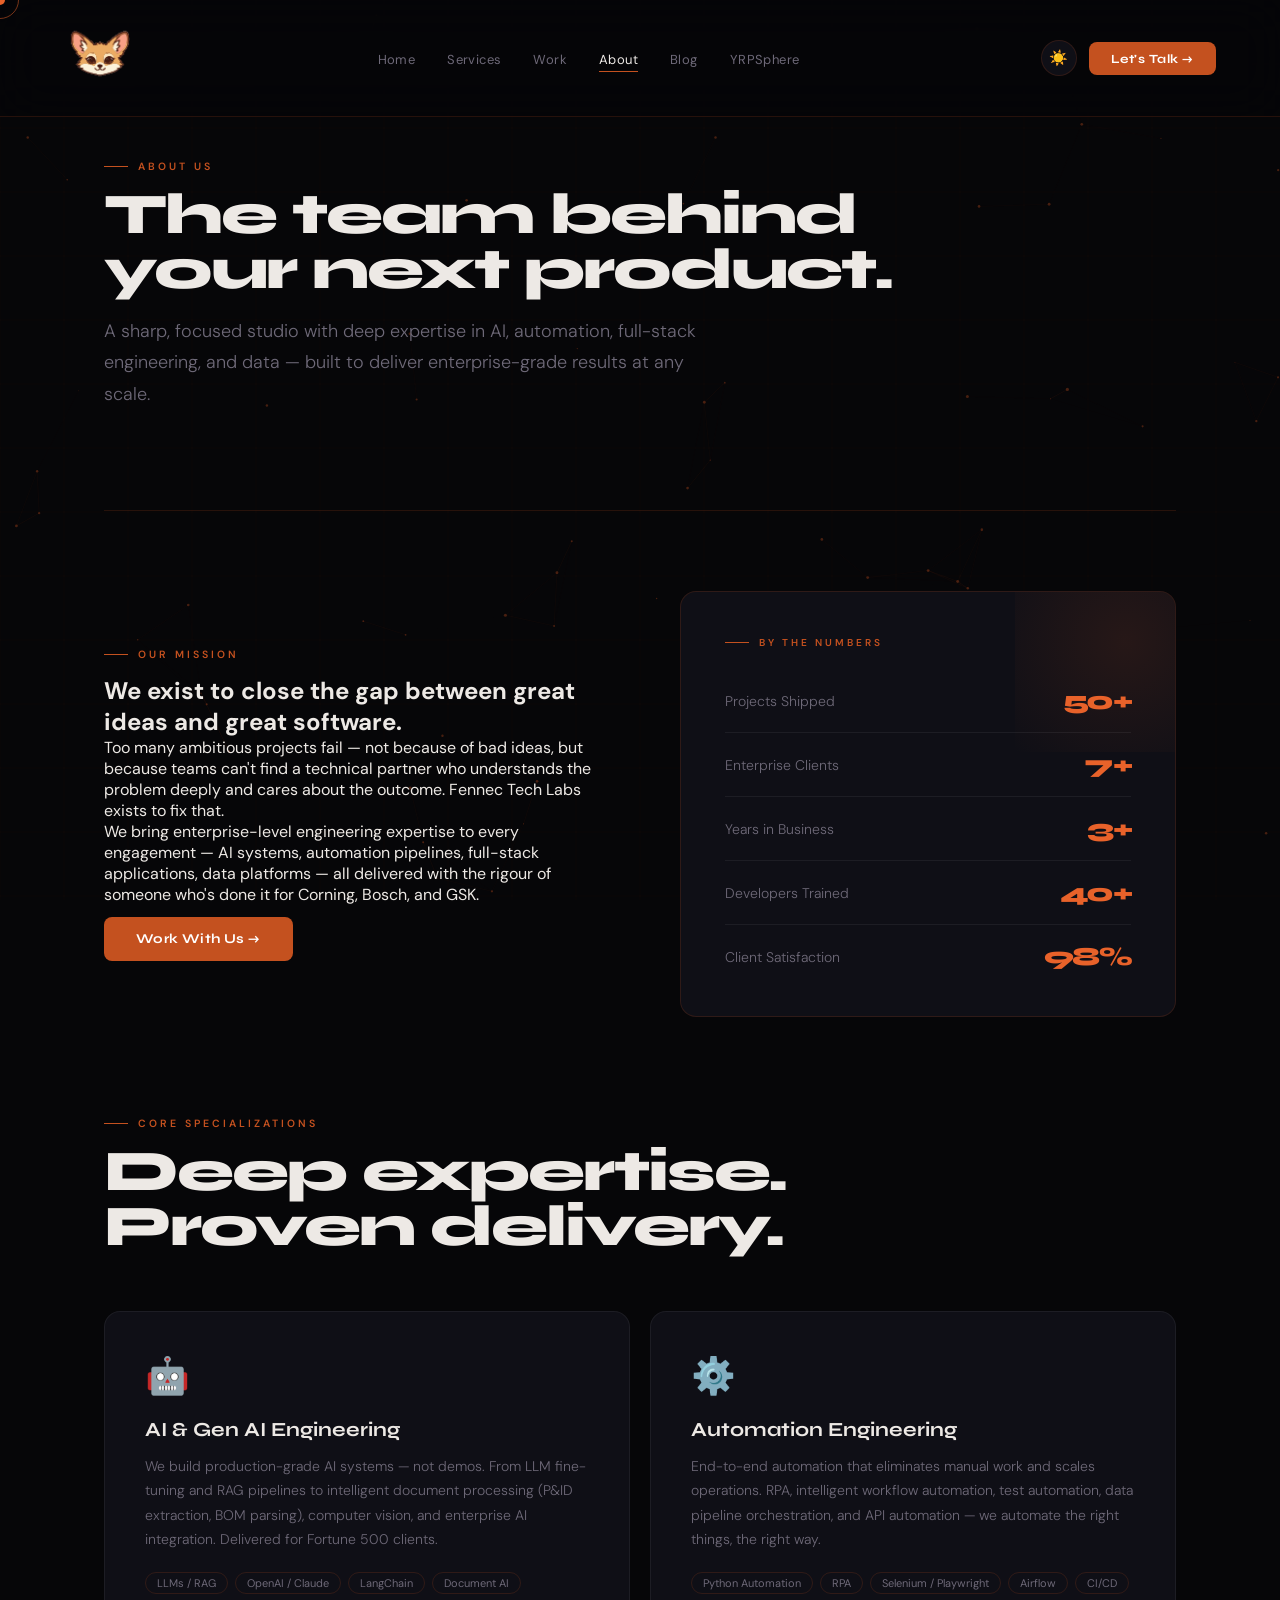
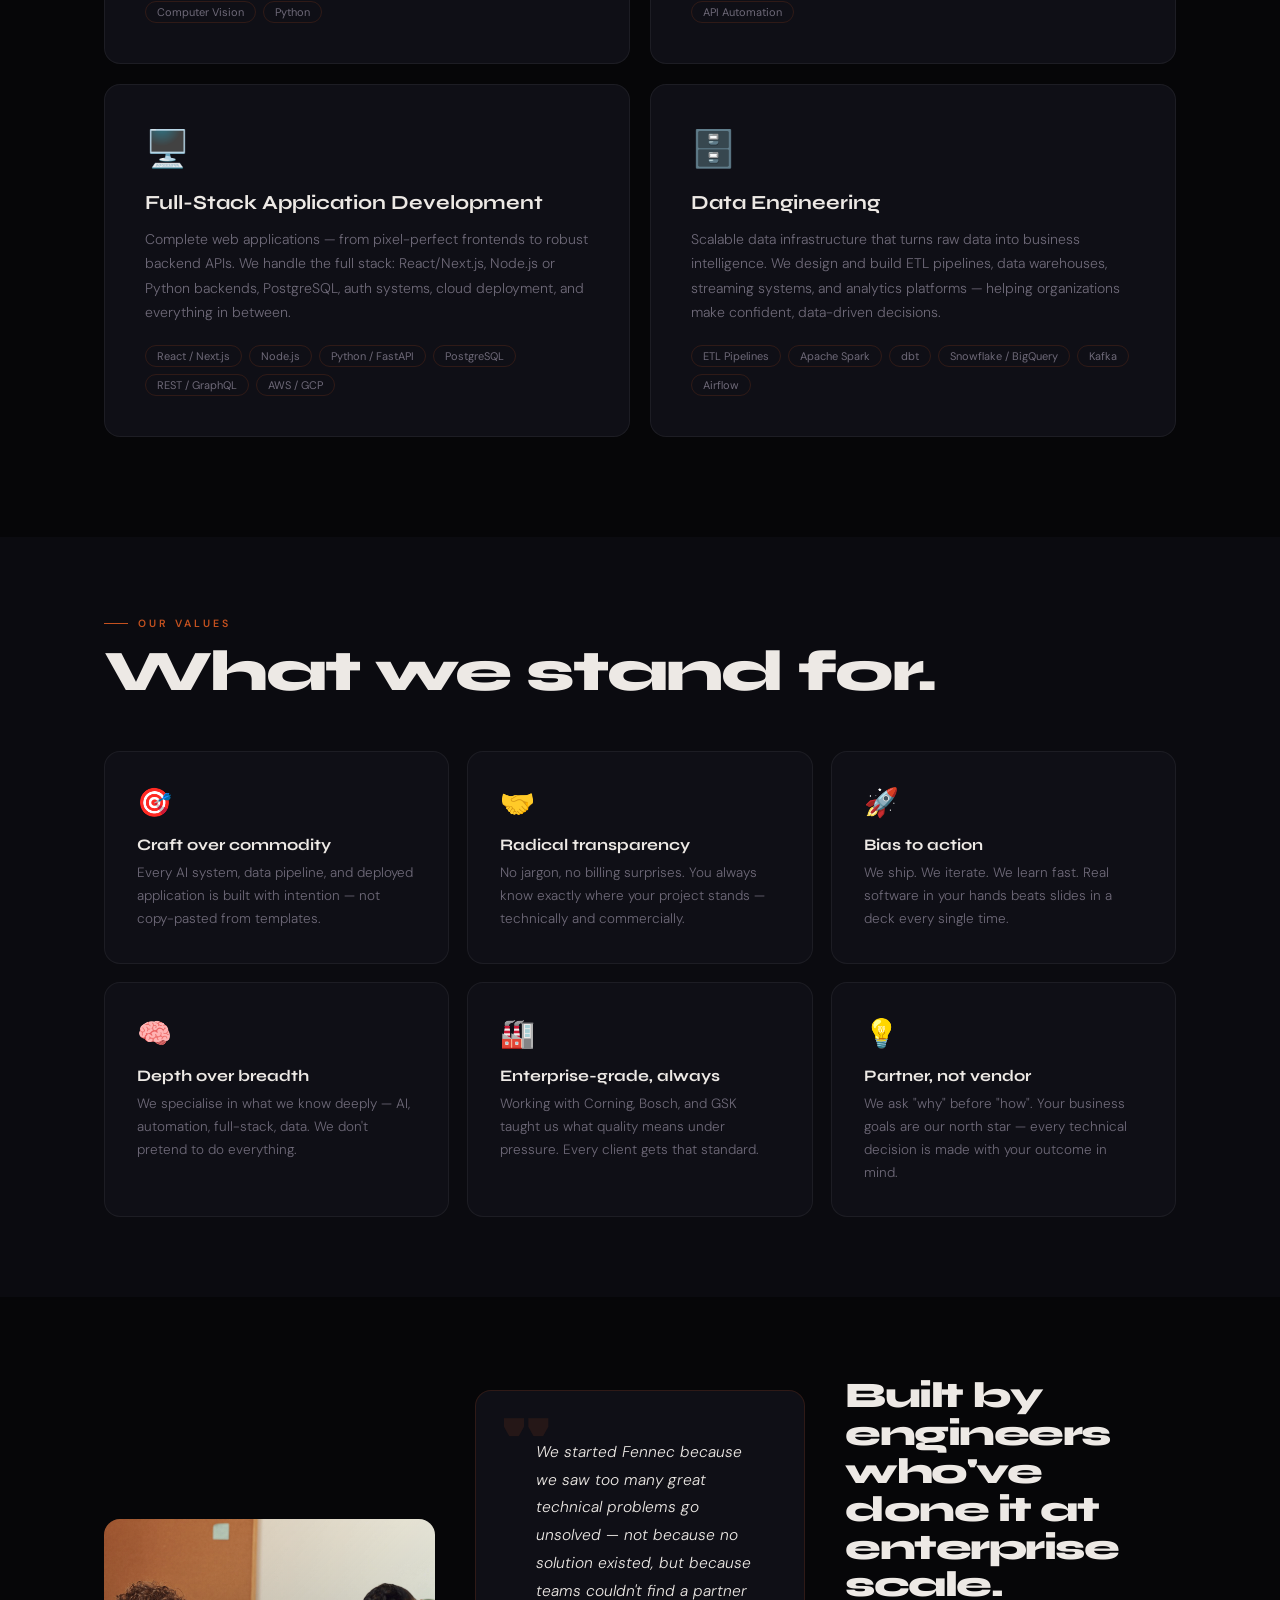
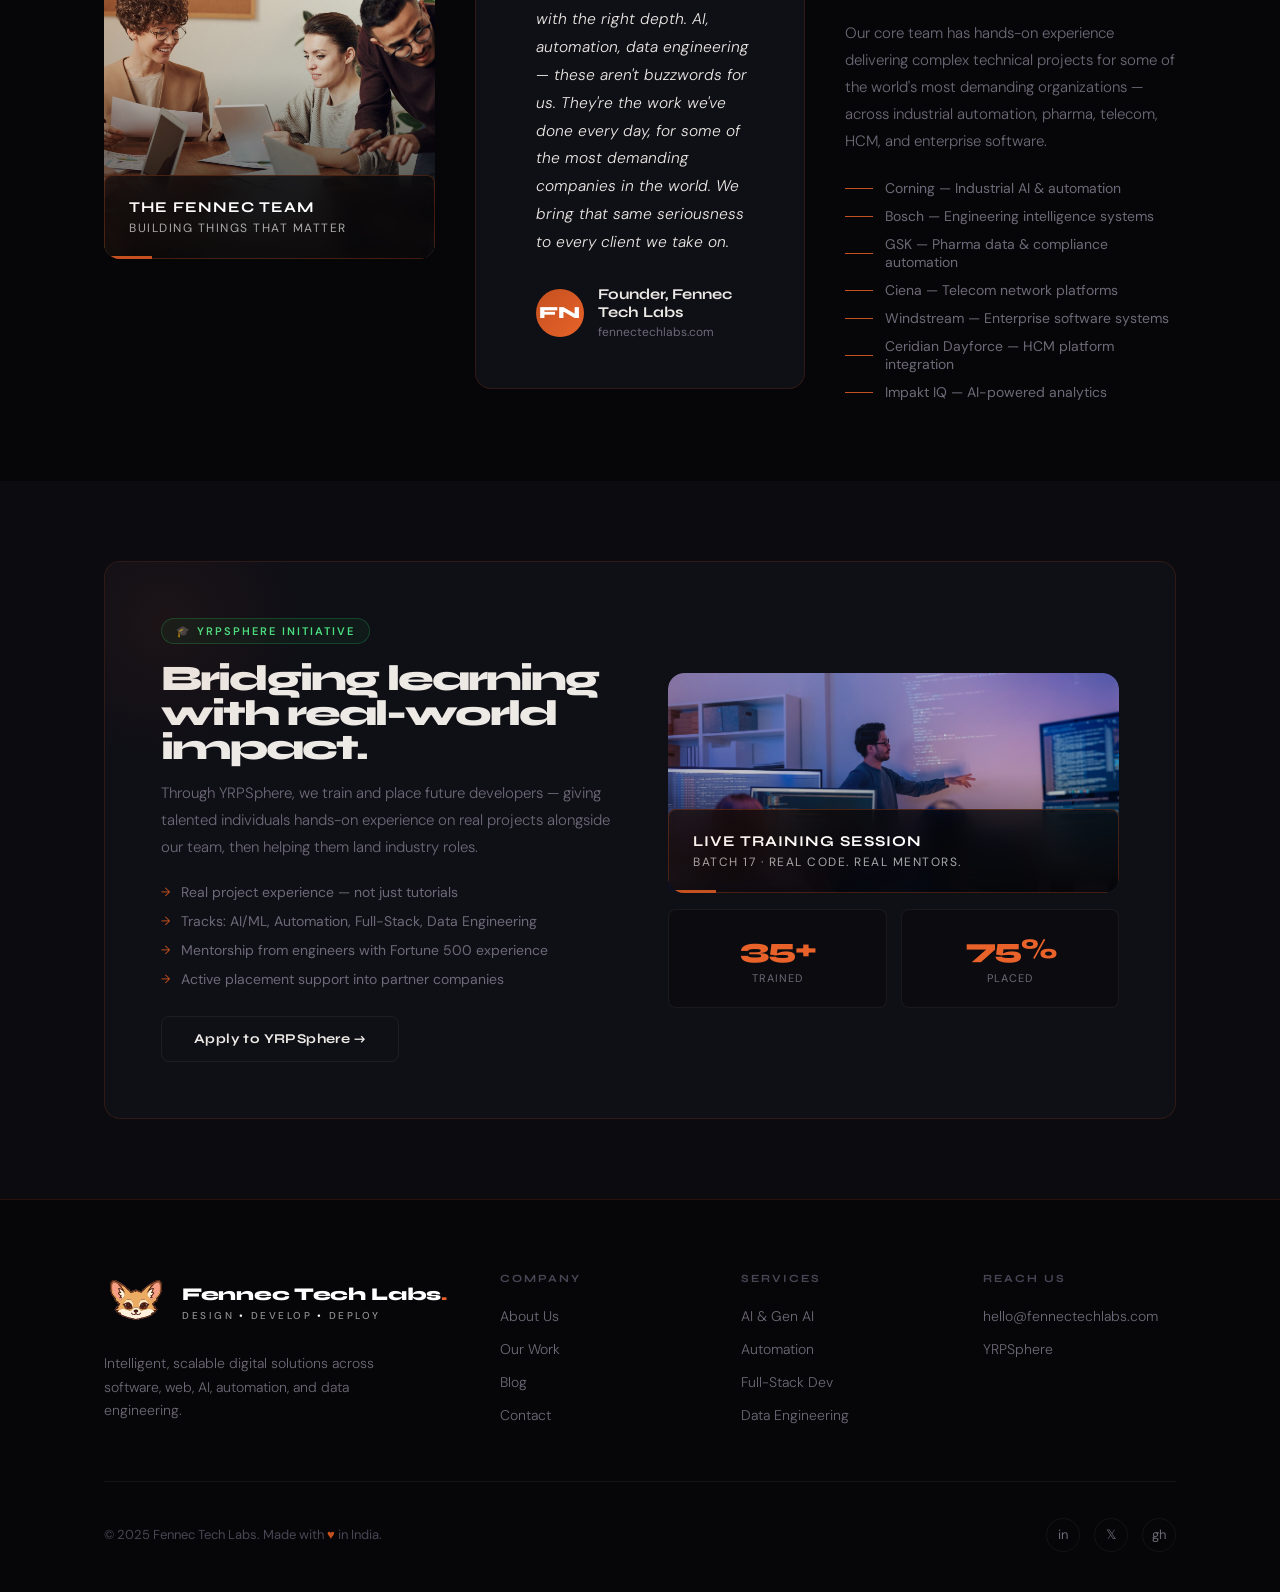
==== pages/about.html @ 101ffbe4 "pushing the code" ====
<!DOCTYPE html>
<html lang="en" data-theme="dark">
<head>
  <meta charset="UTF-8"/><meta name="viewport" content="width=device-width,initial-scale=1.0"/>
  <title>About — Fennec Tech Labs</title>
  <link rel="stylesheet" href="../css/global.css"/>
  <style>
    .mission-grid{display:grid;grid-template-columns:1fr 1fr;gap:80px;align-items:center;padding:80px 0 100px;}
    .mission-text h2{font-family:'Syne',sans-serif;font-size:clamp(28px,4vw,48px);font-weight:800;letter-spacing:-2px;line-height:.96;color:var(--text);margin-bottom:22px;}
    .mission-text p{font-size:15px;color:var(--text-muted);line-height:1.8;font-weight:300;margin-bottom:16px;}
    .mission-visual{background:var(--surface);border:1px solid var(--border);border-radius:var(--radius-lg);padding:44px;position:relative;overflow:hidden;}
    .mission-visual::before{content:'';position:absolute;top:-60px;right:-60px;width:220px;height:220px;background:radial-gradient(circle,rgba(196,81,31,.13),transparent);pointer-events:none;}
    .mv-row{display:flex;justify-content:space-between;align-items:center;padding:16px 0;border-bottom:1px solid var(--border-sub);position:relative;z-index:1;}
    .mv-row:last-child{border-bottom:none;padding-bottom:0;}
    .mv-label{font-size:14px;color:var(--text-muted);font-weight:300;}
    .mv-val{font-family:'Syne',sans-serif;font-size:26px;font-weight:800;color:var(--fox-bright);letter-spacing:-1.5px;}

    .specs{padding:0 0 100px;}
    .specs-grid{display:grid;grid-template-columns:repeat(2,1fr);gap:20px;margin-top:56px;}
    .spec-card{background:var(--surface);border:1px solid var(--border-sub);border-radius:var(--radius-lg);padding:40px;transition:all var(--transition);cursor:none;position:relative;overflow:hidden;}
    .spec-card::before{content:'';position:absolute;inset:0;background:radial-gradient(circle at 10% 10%,var(--fox-dim),transparent 60%);opacity:0;transition:opacity .4s;}
    .spec-card:hover{border-color:var(--fox);transform:translateY(-3px);box-shadow:0 16px 48px var(--shadow);}
    .spec-card:hover::before{opacity:1;}
    .spec-icon{font-size:36px;margin-bottom:18px;display:block;}
    .spec-name{font-family:'Syne',sans-serif;font-size:20px;font-weight:700;color:var(--text);margin-bottom:12px;}
    .spec-desc{font-size:14px;color:var(--text-muted);line-height:1.75;font-weight:300;margin-bottom:20px;}
    .spec-tags{display:flex;flex-wrap:wrap;gap:7px;}
    .stag{font-size:11px;padding:3px 11px;border:1px solid var(--border);border-radius:100px;color:var(--text-muted);transition:all var(--transition);}
    .spec-card:hover .stag{border-color:rgba(196,81,31,.35);color:var(--fox-bright);}

    .values-section{padding:80px 0;background:var(--bg2);}
    .values-grid{display:grid;grid-template-columns:repeat(3,1fr);gap:18px;margin-top:52px;}
    .value-card{background:var(--surface);border:1px solid var(--border-sub);border-radius:var(--radius-lg);padding:32px;transition:border-color var(--transition);cursor:none;}
    .value-card:hover{border-color:var(--fox);}
    .v-icon{font-size:28px;margin-bottom:14px;display:block;}
    .v-title{font-family:'Syne',sans-serif;font-size:16px;font-weight:700;color:var(--text);margin-bottom:8px;}
    .v-desc{font-size:13.5px;color:var(--text-muted);line-height:1.7;font-weight:300;}

    .founder-section{padding:80px 0;}
    .founder-grid{display:grid;grid-template-columns:1fr 1fr;gap:72px;align-items:center;}
    .founder-quote-box{background:var(--surface);border:1px solid var(--border);border-radius:var(--radius-lg);padding:48px;position:relative;}
    .founder-quote-box::before{content:'"';position:absolute;top:14px;left:26px;font-family:'Syne',sans-serif;font-size:80px;color:var(--fox-dim);font-weight:800;line-height:1;}
    .fq-text{font-size:15.5px;color:var(--text);line-height:1.8;font-style:italic;font-weight:300;margin-bottom:28px;padding-left:12px;}
    .fq-sig{display:flex;align-items:center;gap:14px;padding-left:12px;}
    .fq-av{width:48px;height:48px;border-radius:50%;background:linear-gradient(135deg,var(--fox),var(--fox-bright));display:flex;align-items:center;justify-content:center;font-family:'Syne',sans-serif;font-weight:800;font-size:17px;color:white;flex-shrink:0;}
    .fq-name{font-family:'Syne',sans-serif;font-size:15px;font-weight:700;color:var(--text);margin-bottom:3px;}
    .fq-role{font-size:12px;color:var(--text-muted);}
    .founder-info h3{font-family:'Syne',sans-serif;font-size:clamp(22px,3vw,36px);font-weight:800;letter-spacing:-1.5px;color:var(--text);margin-bottom:16px;line-height:1.05;}
    .founder-info p{font-size:15px;color:var(--text-muted);line-height:1.8;font-weight:300;margin-bottom:14px;}
    .exp-list{display:flex;flex-direction:column;gap:10px;margin-top:24px;}
    .exp-item{display:flex;align-items:center;gap:12px;font-size:14px;color:var(--text-muted);}
    .exp-item::before{content:'';width:28px;height:1px;background:var(--fox);flex-shrink:0;}

    .yrp-section{padding:80px 0;background:var(--bg2);}
    .yrp-inner{background:var(--surface);border:1px solid var(--border);border-radius:var(--radius-lg);padding:56px;display:grid;grid-template-columns:1fr 1fr;gap:56px;align-items:center;position:relative;overflow:hidden;}
    .yrp-inner::before{content:'';position:absolute;top:-80px;left:-80px;width:280px;height:280px;background:radial-gradient(circle,rgba(196,81,31,.07),transparent 70%);pointer-events:none;}
    .yrp-badge{display:inline-flex;align-items:center;gap:8px;padding:5px 14px;border:1px solid rgba(34,197,94,.25);border-radius:100px;font-size:11px;color:#4ade80;letter-spacing:2px;text-transform:uppercase;font-weight:600;background:rgba(34,197,94,.06);margin-bottom:18px;}
    .yrp-title{font-family:'Syne',sans-serif;font-size:clamp(22px,3vw,36px);font-weight:800;letter-spacing:-2px;line-height:.96;color:var(--text);margin-bottom:14px;}
    .yrp-desc{font-size:15px;color:var(--text-muted);line-height:1.8;font-weight:300;margin-bottom:22px;}
    .yrp-pts{display:flex;flex-direction:column;gap:11px;}
    .yrp-pt{display:flex;align-items:flex-start;gap:11px;font-size:14px;color:var(--text-muted);}
    .yrp-pt::before{content:'→';color:var(--fox);font-size:12px;flex-shrink:0;margin-top:1px;}
    .yrp-stats{display:grid;grid-template-columns:1fr 1fr;gap:14px;}
    .yrp-stat{padding:22px;background:var(--bg2);border:1px solid var(--border-sub);border-radius:var(--radius);text-align:center;}
    .yrp-stat-n{font-family:'Syne',sans-serif;font-size:28px;font-weight:800;color:var(--fox-bright);letter-spacing:-1.5px;}
    .yrp-stat-l{font-size:11px;color:var(--text-muted);letter-spacing:1px;text-transform:uppercase;margin-top:5px;}

    /* ── Team Photo ── */
    .team-photo-wrap{position:relative;border-radius:var(--radius-lg);overflow:hidden;}
    .team-photo-wrap img{width:100%;height:420px;object-fit:cover;display:block;transition:transform .6s ease;}
    .team-photo-wrap:hover img{transform:scale(1.03);}
    .team-photo-wrap::after{content:'';position:absolute;inset:0;background:linear-gradient(135deg,rgba(196,81,31,.18) 0%,transparent 60%);pointer-events:none;}
    .team-photo-accent{position:absolute;bottom:24px;left:24px;background:rgba(6,6,8,.75);backdrop-filter:blur(12px);border:1px solid rgba(196,81,31,.3);border-radius:var(--radius);padding:12px 18px;}
    .team-photo-accent span{font-family:'Syne',sans-serif;font-size:12px;font-weight:700;color:var(--fox-bright);letter-spacing:1px;text-transform:uppercase;}
    .team-photo-accent p{font-size:12px;color:rgba(255,255,255,.6);margin-top:2px;}


    /* ── Team Photo ── */
    .team-photo-wrap{position:relative;border-radius:var(--radius-lg);overflow:hidden;}
    .team-photo-wrap img{width:100%;height:340px;object-fit:cover;object-position:center;display:block;transition:transform .6s ease;}
    .team-photo-wrap:hover img{transform:scale(1.04);}
    .team-photo-overlay{position:absolute;inset:0;background:linear-gradient(to top,rgba(6,6,8,.85) 0%,rgba(6,6,8,.15) 55%,transparent 100%);}
    .team-photo-accent{position:absolute;bottom:0;left:0;right:0;padding:22px 24px;}
    .team-photo-accent span{display:block;font-family:'Syne',sans-serif;font-size:15px;font-weight:700;color:#fff;margin-bottom:4px;}
    .team-photo-accent p{font-size:12px;color:rgba(255,255,255,.65);letter-spacing:1.5px;text-transform:uppercase;margin:0;}
    .team-photo-bar{position:absolute;bottom:0;left:0;width:48px;height:3px;background:var(--fox);}
    [data-theme="light"] .team-photo-overlay{background:linear-gradient(to top,rgba(20,14,10,.75) 0%,rgba(20,14,10,.1) 55%,transparent 100%);}
    @media(max-width:900px){.mission-grid,.specs-grid,.values-grid,.founder-grid,.yrp-inner{grid-template-columns:1fr;gap:40px;}}
  </style>
</head>
<body>
  <div class="cursor" id="cursor"></div><div class="cursor-ring" id="cursorRing"></div>
  <canvas id="grid-canvas"></canvas>
  <nav>
    <a href="../index.html" class="fnc-nav-logo">
      <span class="fnc-spark"></span><span class="fnc-spark"></span>
      <span class="fnc-spark"></span><span class="fnc-spark"></span>
      <span class="fnc-spark"></span>
      <img src="../images/fennec-logo.svg" class="fnc-nav-img" alt="Fennec Tech Labs"/>
      <div class="fnc-nav-text">
        <span class="fnc-nav-name">Fennec Tech Labs<span class="fnc-dot">.</span></span>
        <span class="fnc-nav-tagline">Design<span class="fnc-bull">•</span>Develop<span class="fnc-bull">•</span>Deploy</span>
      </div>
    </a>
    <ul class="nav-links">
      <li><a href="../index.html">Home</a></li><li><a href="services.html">Services</a></li>
      <li><a href="portfolio.html">Work</a></li><li><a href="about.html" class="active">About</a></li>
      <li><a href="blog.html">Blog</a></li>
      <li><a href="yrpsphere.html">YRPSphere</a></li>
    </ul>
    <div class="nav-right">
      <button class="theme-toggle" onclick="toggleTheme()">☀️</button>
      <a href="contact.html" class="nav-cta">Let's Talk →</a>
      <button class="nav-hamburger"><span></span><span></span><span></span></button>
    </div>
  </nav>

  <div class="section-wrap"><div class="container">
    <div class="page-hero">
      <div class="section-label reveal" style="margin-bottom:14px;">About Us</div>
      <h1 class="section-title reveal">The team behind<br>your next product.</h1>
      <p class="page-hero-sub reveal">A sharp, focused studio with deep expertise in AI, automation, full-stack engineering, and data — built to deliver enterprise-grade results at any scale.</p>
    </div>

    <div class="mission-grid">
      <div class="reveal-left">
        <div class="section-label">Our Mission</div>
        <h2>We exist to close the gap between great ideas and great software.</h2>
        <p>Too many ambitious projects fail — not because of bad ideas, but because teams can't find a technical partner who understands the problem deeply and cares about the outcome. Fennec Tech Labs exists to fix that.</p>
        <p>We bring enterprise-level engineering expertise to every engagement — AI systems, automation pipelines, full-stack applications, data platforms — all delivered with the rigour of someone who's done it for Corning, Bosch, and GSK.</p>
        <a href="contact.html" class="btn btn-primary" style="margin-top:12px;">Work With Us →</a>
      </div>
      <div class="mission-visual reveal-right">
        <div class="section-label" style="margin-bottom:20px;font-size:10px;">By the Numbers</div>
        <div class="mv-row"><span class="mv-label">Projects Shipped</span><span class="mv-val" data-count="50" data-suffix="+">0</span></div>
        <div class="mv-row"><span class="mv-label">Enterprise Clients</span><span class="mv-val" data-count="7" data-suffix="+">0</span></div>
        <div class="mv-row"><span class="mv-label">Years in Business</span><span class="mv-val" data-count="3" data-suffix="+">0</span></div>
        <div class="mv-row"><span class="mv-label">Developers Trained</span><span class="mv-val" data-count="40" data-suffix="+">0</span></div>
        <div class="mv-row"><span class="mv-label">Client Satisfaction</span><span class="mv-val" data-count="99" data-suffix="%">0</span></div>
      </div>
    </div>

    <div class="specs">
      <div class="section-label reveal">Core Specializations</div>
      <h2 class="section-title reveal">Deep expertise.<br>Proven delivery.</h2>
      <div class="specs-grid">
        <div class="spec-card reveal">
          <span class="spec-icon">🤖</span>
          <div class="spec-name">AI & Gen AI Engineering</div>
          <p class="spec-desc">We build production-grade AI systems — not demos. From LLM fine-tuning and RAG pipelines to intelligent document processing (P&ID extraction, BOM parsing), computer vision, and enterprise AI integration. Delivered for Fortune 500 clients.</p>
          <div class="spec-tags"><span class="stag">LLMs / RAG</span><span class="stag">OpenAI / Claude</span><span class="stag">LangChain</span><span class="stag">Document AI</span><span class="stag">Computer Vision</span><span class="stag">Python</span></div>
        </div>
        <div class="spec-card reveal">
          <span class="spec-icon">⚙️</span>
          <div class="spec-name">Automation Engineering</div>
          <p class="spec-desc">End-to-end automation that eliminates manual work and scales operations. RPA, intelligent workflow automation, test automation, data pipeline orchestration, and API automation — we automate the right things, the right way.</p>
          <div class="spec-tags"><span class="stag">Python Automation</span><span class="stag">RPA</span><span class="stag">Selenium / Playwright</span><span class="stag">Airflow</span><span class="stag">CI/CD</span><span class="stag">API Automation</span></div>
        </div>
        <div class="spec-card reveal">
          <span class="spec-icon">🖥️</span>
          <div class="spec-name">Full-Stack Application Development</div>
          <p class="spec-desc">Complete web applications — from pixel-perfect frontends to robust backend APIs. We handle the full stack: React/Next.js, Node.js or Python backends, PostgreSQL, auth systems, cloud deployment, and everything in between.</p>
          <div class="spec-tags"><span class="stag">React / Next.js</span><span class="stag">Node.js</span><span class="stag">Python / FastAPI</span><span class="stag">PostgreSQL</span><span class="stag">REST / GraphQL</span><span class="stag">AWS / GCP</span></div>
        </div>
        <div class="spec-card reveal">
          <span class="spec-icon">🗄️</span>
          <div class="spec-name">Data Engineering</div>
          <p class="spec-desc">Scalable data infrastructure that turns raw data into business intelligence. We design and build ETL pipelines, data warehouses, streaming systems, and analytics platforms — helping organizations make confident, data-driven decisions.</p>
          <div class="spec-tags"><span class="stag">ETL Pipelines</span><span class="stag">Apache Spark</span><span class="stag">dbt</span><span class="stag">Snowflake / BigQuery</span><span class="stag">Kafka</span><span class="stag">Airflow</span></div>
        </div>
      </div>
    </div>
  </div></div>

  <section class="values-section section-wrap">
    <div class="container">
      <div class="section-label reveal">Our Values</div>
      <h2 class="section-title reveal">What we stand for.</h2>
      <div class="values-grid">
        <div class="value-card reveal"><span class="v-icon">🎯</span><div class="v-title">Craft over commodity</div><p class="v-desc">Every AI system, data pipeline, and deployed application is built with intention — not copy-pasted from templates.</p></div>
        <div class="value-card reveal"><span class="v-icon">🤝</span><div class="v-title">Radical transparency</div><p class="v-desc">No jargon, no billing surprises. You always know exactly where your project stands — technically and commercially.</p></div>
        <div class="value-card reveal"><span class="v-icon">🚀</span><div class="v-title">Bias to action</div><p class="v-desc">We ship. We iterate. We learn fast. Real software in your hands beats slides in a deck every single time.</p></div>
        <div class="value-card reveal"><span class="v-icon">🧠</span><div class="v-title">Depth over breadth</div><p class="v-desc">We specialise in what we know deeply — AI, automation, full-stack, data. We don't pretend to do everything.</p></div>
        <div class="value-card reveal"><span class="v-icon">🏭</span><div class="v-title">Enterprise-grade, always</div><p class="v-desc">Working with Corning, Bosch, and GSK taught us what quality means under pressure. Every client gets that standard.</p></div>
        <div class="value-card reveal"><span class="v-icon">💡</span><div class="v-title">Partner, not vendor</div><p class="v-desc">We ask "why" before "how". Your business goals are our north star — every technical decision is made with your outcome in mind.</p></div>
      </div>
    </div>
  </section>

  <section class="founder-section section-wrap">
    <div class="container">
      <div class="founder-grid" style="grid-template-columns:1fr 1fr 1fr;gap:40px;">
        <!-- Photo -->
        <div class="team-photo-wrap reveal-left">
          <img src="../images/team-working.jpg" alt="Fennec Tech Labs team collaborating"/>
          <div class="team-photo-overlay"></div>
          <div class="team-photo-accent">
            <span>The Fennec Team</span>
            <p>Building things that matter</p>
          </div>
          <div class="team-photo-bar"></div>
        </div>
        <!-- Quote -->
        <div class="founder-quote-box reveal">
          <p class="fq-text">We started Fennec because we saw too many great technical problems go unsolved — not because no solution existed, but because teams couldn't find a partner with the right depth. AI, automation, data engineering — these aren't buzzwords for us. They're the work we've done every day, for some of the most demanding companies in the world. We bring that same seriousness to every client we take on.</p>
          <div class="fq-sig">
            <div class="fq-av">FN</div>
            <div><div class="fq-name">Founder, Fennec Tech Labs</div><div class="fq-role">fennectechlabs.com</div></div>
          </div>
        </div>
        <!-- Info -->
        <div class="founder-info reveal-right">
          <h3>Built by engineers who've done it at enterprise scale.</h3>
          <p>Our core team has hands-on experience delivering complex technical projects for some of the world's most demanding organizations — across industrial automation, pharma, telecom, HCM, and enterprise software.</p>
          <div class="exp-list">
            <div class="exp-item">Corning — Industrial AI & automation</div>
            <div class="exp-item">Bosch — Engineering intelligence systems</div>
            <div class="exp-item">GSK — Pharma data & compliance automation</div>
            <div class="exp-item">Ciena — Telecom network platforms</div>
            <div class="exp-item">Windstream — Enterprise software systems</div>
            <div class="exp-item">Ceridian Dayforce — HCM platform integration</div>
            <div class="exp-item">Impakt IQ — AI-powered analytics</div>
          </div>
        </div>
      </div>
    </div>
  </section>

  <section class="yrp-section section-wrap">
    <div class="container">
      <div class="yrp-inner reveal">
        <div>
          <div class="yrp-badge">🎓 YRPSphere Initiative</div>
          <h2 class="yrp-title">Bridging learning with real-world impact.</h2>
          <p class="yrp-desc">Through YRPSphere, we train and place future developers — giving talented individuals hands-on experience on real projects alongside our team, then helping them land industry roles.</p>
          <div class="yrp-pts">
            <div class="yrp-pt">Real project experience — not just tutorials</div>
            <div class="yrp-pt">Tracks: AI/ML, Automation, Full-Stack, Data Engineering</div>
            <div class="yrp-pt">Mentorship from engineers with Fortune 500 experience</div>
            <div class="yrp-pt">Active placement support into partner companies</div>
          </div>
          <a href="contact.html" class="btn btn-outline" style="margin-top:28px;">Apply to YRPSphere →</a>
        </div>
        <div style="display:flex;flex-direction:column;gap:16px;">
          <div class="team-photo-wrap" style="border-radius:var(--radius-lg);">
            <img src="../images/yrp-classroom.jpg" alt="YRPSphere training session" style="width:100%;height:220px;object-fit:cover;object-position:center top;border-radius:var(--radius-lg);display:block;transition:transform .6s ease;"/>
            <div class="team-photo-overlay" style="border-radius:var(--radius-lg);"></div>
            <div class="team-photo-accent">
              <span>Live Training Session</span>
              <p>Batch 17 · Real code. Real mentors.</p>
            </div>
            <div class="team-photo-bar" style="border-radius:0 0 0 var(--radius-lg);"></div>
          </div>
          <div class="yrp-stats" style="grid-template-columns:repeat(2,1fr);">
            <div class="yrp-stat"><div class="yrp-stat-n" data-count="40" data-suffix="+">0</div><div class="yrp-stat-l">Trained</div></div>
            <div class="yrp-stat"><div class="yrp-stat-n" data-count="85" data-suffix="%">0</div><div class="yrp-stat-l">Placed</div></div>
          </div>
        </div>
      </div>
    </div>
  </section>

  <footer class="section-wrap"><div class="container">
    <div class="footer-grid">
      <div class="footer-brand">
          <div class="footer-logo-wrap">
            <img src="../images/fennec-logo.svg" alt="Fennec Tech Labs" class="footer-logo-img"/>
            <div class="footer-logo-text">
              <span class="footer-brand-name">Fennec Tech Labs<span class="footer-brand-dot">.</span></span>
              <span class="footer-brand-tagline">Design<span class="footer-bull">•</span>Develop<span class="footer-bull">•</span>Deploy</span>
            </div>
          </div>
          <p>Intelligent, scalable digital solutions across software, web, AI, automation, and data engineering.</p>
        </div>
      <div class="footer-col"><h4>Company</h4><ul><li><a href="about.html">About Us</a></li><li><a href="portfolio.html">Our Work</a></li><li><a href="blog.html">Blog</a></li><li><a href="contact.html">Contact</a></li></ul></div>
      <div class="footer-col"><h4>Services</h4><ul><li><a href="services.html">AI & Gen AI</a></li><li><a href="services.html">Automation</a></li><li><a href="services.html">Full-Stack Dev</a></li><li><a href="services.html">Data Engineering</a></li></ul></div>
      <div class="footer-col"><h4>Reach Us</h4><ul><li><a href="mailto:hello@fennectechlabs.com">hello@fennectechlabs.com</a></li><li><a href="contact.html">YRPSphere</a></li></ul></div>
    </div>
    <div class="footer-bottom"><div class="footer-copy">© 2025 Fennec Tech Labs. Made with <span>♥</span> in India.</div><div class="footer-socials"><a href="#">in</a><a href="#">𝕏</a><a href="#">gh</a></div></div>
  </div></footer>
  <script src="../js/global.js"></script>
</body>
</html>
---- css/global.css ----
@import url('https://fonts.googleapis.com/css2?family=Syne:wght@400;500;600;700;800&family=DM+Sans:ital,opsz,wght@0,9..40,300;0,9..40,400;0,9..40,500;1,9..40,300&display=swap');

:root {
  --fox:#C4511F; --fox-bright:#E8622A; --fox-light:#ff8c5a;
  --fox-glow:rgba(196,81,31,0.45); --fox-dim:rgba(196,81,31,0.12);
  --bg:#060608; --bg2:#0b0b10; --surface:#0f0f16; --surface2:#141420;
  --border:rgba(196,81,31,0.18); --border-sub:rgba(255,255,255,0.06);
  --text:#ede9e5; --text-muted:#6e6978; --text-dim:#4a4555; --white:#ffffff;
  --shadow:rgba(0,0,0,0.5); --radius:8px; --radius-lg:16px;
  --transition:0.3s cubic-bezier(0.4,0,0.2,1);
}
[data-theme="light"] {
  --bg:#faf9f7; --bg2:#f0ede9; --surface:#ffffff; --surface2:#f5f2ee;
  --border:rgba(196,81,31,0.22); --border-sub:rgba(0,0,0,0.07);
  --text:#1c1510; --text-muted:#6b6258; --text-dim:#a09488;
  --white:#1c1510; --shadow:rgba(0,0,0,0.1); --fox-dim:rgba(196,81,31,0.07);
}
*,*::before,*::after{box-sizing:border-box;margin:0;padding:0;}
html{scroll-behavior:smooth;}
body{font-family:'DM Sans',sans-serif;background:var(--bg);color:var(--text);overflow-x:hidden;cursor:none;-webkit-font-smoothing:antialiased;transition:background .35s,color .35s;}

.cursor{position:fixed;width:10px;height:10px;background:var(--fox-bright);border-radius:50%;pointer-events:none;z-index:9999;transform:translate(-50%,-50%);transition:width .25s,height .25s;}
.cursor-ring{position:fixed;width:38px;height:38px;border:1.5px solid rgba(232,98,42,0.5);border-radius:50%;pointer-events:none;z-index:9998;transform:translate(-50%,-50%);transition:width .3s,height .3s;}
.cursor.hovered{width:18px;height:18px;}
.cursor-ring.hovered{width:56px;height:56px;opacity:.4;}
#grid-canvas{position:fixed;inset:0;z-index:0;pointer-events:none;}
::-webkit-scrollbar{width:3px;}::-webkit-scrollbar-track{background:var(--bg);}::-webkit-scrollbar-thumb{background:var(--fox);border-radius:3px;}

nav{position:fixed;top:0;left:0;right:0;z-index:200;display:flex;align-items:center;justify-content:space-between;padding:18px 64px;background:rgba(6,6,8,0.82);backdrop-filter:blur(24px);border-bottom:1px solid var(--border);transition:padding var(--transition),background .35s;}
[data-theme="light"] nav{background:rgba(250,249,247,0.88);}
nav.scrolled{padding:12px 64px;}
.nav-logo{display:flex;align-items:center;gap:11px;text-decoration:none;}
.nav-logo img{height:34px;width:auto;object-fit:contain;}
.nav-links{display:flex;gap:32px;list-style:none;align-items:center;}
.nav-links a{font-size:13px;font-weight:400;color:var(--text-muted);text-decoration:none;letter-spacing:.4px;transition:color var(--transition);position:relative;}
.nav-links a::after{content:'';position:absolute;bottom:-4px;left:0;width:0;height:1px;background:var(--fox);transition:width var(--transition);}
.nav-links a:hover,.nav-links a.active{color:var(--text);}
.nav-links a:hover::after,.nav-links a.active::after{width:100%;}
.nav-right{display:flex;align-items:center;gap:12px;}
.theme-toggle{width:36px;height:36px;border-radius:50%;border:1px solid var(--border);background:var(--surface);display:flex;align-items:center;justify-content:center;cursor:none;font-size:15px;transition:all var(--transition);flex-shrink:0;}
.theme-toggle:hover{border-color:var(--fox);background:var(--fox-dim);transform:rotate(20deg);}
.nav-cta{font-family:'Syne',sans-serif;font-size:12.5px;font-weight:700;padding:9px 22px;background:var(--fox);color:white;border:none;border-radius:var(--radius);cursor:none;letter-spacing:.5px;text-decoration:none;transition:background var(--transition),box-shadow var(--transition),transform var(--transition);white-space:nowrap;}
.nav-cta:hover{background:var(--fox-bright);box-shadow:0 0 28px var(--fox-glow);transform:translateY(-1px);}
.nav-hamburger{display:none;flex-direction:column;gap:5px;cursor:none;padding:4px;background:none;border:none;}
.nav-hamburger span{display:block;width:24px;height:1.5px;background:var(--text);border-radius:2px;transition:all .3s;}

.btn{display:inline-flex;align-items:center;gap:8px;font-family:'Syne',sans-serif;font-weight:700;font-size:13.5px;padding:14px 32px;border-radius:var(--radius);cursor:none;text-decoration:none;letter-spacing:.4px;transition:all var(--transition);border:none;}
.btn-primary{background:var(--fox);color:white;}
.btn-primary:hover{background:var(--fox-bright);box-shadow:0 0 44px var(--fox-glow);transform:translateY(-2px);}
.btn-outline{background:transparent;color:var(--text);border:1px solid var(--border-sub);}
.btn-outline:hover{border-color:var(--fox);color:var(--fox-bright);background:var(--fox-dim);}

.section-wrap{position:relative;z-index:1;}
.container{max-width:1200px;margin:0 auto;padding:0 64px;}
.section-label{font-size:10.5px;letter-spacing:3px;text-transform:uppercase;color:var(--fox);font-weight:600;margin-bottom:14px;display:flex;align-items:center;gap:10px;}
.section-label::before{content:'';width:24px;height:1px;background:var(--fox);}
.section-title{font-family:'Syne',sans-serif;font-size:clamp(34px,4.5vw,58px);font-weight:800;letter-spacing:-2px;line-height:.96;margin-bottom:18px;color:var(--text);}
.section-sub{font-size:16px;color:var(--text-muted);line-height:1.75;max-width:460px;font-weight:300;}

.reveal{opacity:0;transform:translateY(36px);transition:opacity .7s ease,transform .7s ease;}
.reveal.visible{opacity:1;transform:translateY(0);}
.reveal-left{opacity:0;transform:translateX(-36px);transition:opacity .7s ease,transform .7s ease;}
.reveal-left.visible{opacity:1;transform:translateX(0);}
.reveal-right{opacity:0;transform:translateX(36px);transition:opacity .7s ease,transform .7s ease;}
.reveal-right.visible{opacity:1;transform:translateX(0);}

.page-hero{padding:160px 0 100px;border-bottom:1px solid var(--border);}
.page-hero-sub{font-size:18px;color:var(--text-muted);line-height:1.75;font-weight:300;max-width:600px;}

footer{position:relative;z-index:1;border-top:1px solid var(--border);padding:72px 0 40px;}
.footer-grid{display:grid;grid-template-columns:1.8fr 1fr 1fr 1fr;gap:48px;padding-bottom:56px;border-bottom:1px solid var(--border-sub);margin-bottom:36px;}
.footer-brand img{height:64px;width:auto;object-fit:contain;margin-bottom:0;}
.footer-brand p{font-size:14px;color:var(--text-muted);line-height:1.7;font-weight:300;max-width:280px;}
.footer-logo-wrap{display:flex;align-items:center;gap:14px;margin-bottom:16px;}
.footer-logo-img{width:68px;height:68px;object-fit:contain;flex-shrink:0;}
.footer-logo-text{display:flex;flex-direction:column;justify-content:center;}
/* ── Footer brand logo text ── */
.footer-brand-name{font-family:'Syne',sans-serif;font-size:18px;font-weight:800;letter-spacing:-.3px;line-height:1.1;color:#ffffff;}
.footer-brand-dot{color:#E8622A;}
.footer-brand-tagline{font-size:10px;letter-spacing:2.5px;text-transform:uppercase;margin-top:4px;font-weight:500;color:rgba(255,255,255,0.55);}
/* Footer — light mode */
[data-theme="light"] .footer-brand-name{color:var(--fox);}
[data-theme="light"] .footer-brand-dot{color:var(--fox);}
[data-theme="light"] .footer-brand-tagline{color:var(--text-muted);}
.footer-col h4{font-family:'Syne',sans-serif;font-size:11px;font-weight:700;letter-spacing:2px;text-transform:uppercase;color:var(--text-dim);margin-bottom:20px;}
.footer-col ul{list-style:none;display:flex;flex-direction:column;gap:12px;}
.footer-col ul a{font-size:14px;color:var(--text-muted);text-decoration:none;transition:color var(--transition);font-weight:300;}
.footer-col ul a:hover{color:var(--fox-bright);}
.footer-bottom{display:flex;justify-content:space-between;align-items:center;}
.footer-copy{font-size:13px;color:var(--text-dim);}
.footer-copy span{color:var(--fox);}
.footer-socials{display:flex;gap:14px;}
.footer-socials a{width:34px;height:34px;border:1px solid var(--border-sub);border-radius:50%;display:flex;align-items:center;justify-content:center;color:var(--text-muted);text-decoration:none;font-size:13px;transition:all var(--transition);}
.footer-socials a:hover{border-color:var(--fox);color:var(--fox-bright);background:var(--fox-dim);}

.toast{position:fixed;bottom:32px;right:32px;z-index:9000;background:var(--surface);border:1px solid var(--fox);border-radius:var(--radius);padding:16px 24px;font-size:14px;color:var(--text);display:flex;align-items:center;gap:12px;transform:translateY(80px);opacity:0;transition:all .4s cubic-bezier(.34,1.56,.64,1);box-shadow:0 8px 40px var(--shadow);}
.toast.show{transform:translateY(0);opacity:1;}
.toast-icon{color:var(--fox-bright);font-size:18px;}

@media(max-width:900px){nav{padding:16px 24px;}nav.scrolled{padding:12px 24px;}.nav-links{display:none;}.nav-hamburger{display:flex;}.container{padding:0 24px;}.footer-grid{grid-template-columns:1fr 1fr;}}
@media(max-width:600px){.footer-grid{grid-template-columns:1fr;}.footer-bottom{flex-direction:column;gap:20px;}}

/* ── Fennec Nav Logo — Animated ── */
.fnc-nav-logo{display:inline-flex;align-items:center;text-decoration:none;padding:4px 0;gap:0;position:relative;}
/* Fox — breathes at rest */
.fnc-nav-img{width:72px;height:72px;flex-shrink:0;object-fit:contain;display:block;transform-origin:50% 60%;animation:fnc-breathe 3.5s ease-in-out infinite;transition:filter .3s ease;will-change:transform,filter;}
@keyframes fnc-breathe{0%,100%{transform:scale(1) translateY(0)}50%{transform:scale(1.03) translateY(-2px)}}
/* Fox — wiggles on hover then settles */
.fnc-nav-logo:hover .fnc-nav-img{animation:fnc-wiggle .55s cubic-bezier(.36,.07,.19,.97) forwards,fnc-breathe 3.5s ease-in-out infinite .55s;filter:drop-shadow(0 4px 18px rgba(196,81,31,0.55)) drop-shadow(0 0 8px rgba(232,98,42,0.3));}
@keyframes fnc-wiggle{0%{transform:scale(1) rotate(0deg) translateY(0)}15%{transform:scale(1.18) rotate(-12deg) translateY(-4px)}30%{transform:scale(1.22) rotate(10deg) translateY(-6px)}45%{transform:scale(1.18) rotate(-8deg) translateY(-4px)}60%{transform:scale(1.15) rotate(5deg) translateY(-3px)}80%{transform:scale(1.1) rotate(-2deg) translateY(-2px)}100%{transform:scale(1.1) rotate(0deg) translateY(-2px)}}
/* Spark particles */
.fnc-spark{position:absolute;width:4px;height:4px;border-radius:50%;background:var(--fox-bright);pointer-events:none;opacity:0;transform:scale(0);top:50%;left:36px;}
.fnc-nav-logo:hover .fnc-spark{animation:fnc-spark-fly .7s ease forwards;}
.fnc-nav-logo:hover .fnc-spark:nth-child(1){animation-delay:.04s;--sdx:-28px;--sdy:-22px;}
.fnc-nav-logo:hover .fnc-spark:nth-child(2){animation-delay:.09s;--sdx:26px;--sdy:-18px;background:var(--fox-light);}
.fnc-nav-logo:hover .fnc-spark:nth-child(3){animation-delay:.07s;--sdx:-22px;--sdy:14px;background:var(--fox);}
.fnc-nav-logo:hover .fnc-spark:nth-child(4){animation-delay:.14s;--sdx:20px;--sdy:-28px;width:3px;height:3px;}
.fnc-nav-logo:hover .fnc-spark:nth-child(5){animation-delay:.11s;--sdx:32px;--sdy:10px;width:3px;height:3px;background:var(--fox-light);}
@keyframes fnc-spark-fly{0%{opacity:1;transform:scale(1) translate(0,0)}100%{opacity:0;transform:scale(0) translate(var(--sdx),var(--sdy))}}
/* Text panel */
.fnc-nav-text{overflow:visible;max-width:0;opacity:0;margin-left:0;display:flex;flex-direction:column;justify-content:center;white-space:nowrap;clip-path:inset(0);transition:max-width .5s cubic-bezier(.34,1.1,.64,1),margin-left .5s cubic-bezier(.34,1.1,.64,1),opacity .01s linear .01s;}
.fnc-nav-logo:hover .fnc-nav-text{max-width:360px;opacity:1;margin-left:13px;clip-path:inset(-20px -20px -20px 0);transition:max-width .5s cubic-bezier(.34,1.1,.64,1),margin-left .5s cubic-bezier(.34,1.1,.64,1),opacity .15s linear .08s;}
.fnc-nav-name{font-family:'Syne',sans-serif;font-size:18px;font-weight:800;letter-spacing:-.3px;line-height:1.05;color:#ffffff;-webkit-text-fill-color:#ffffff;transform:translateY(8px);opacity:0;transition:transform .4s cubic-bezier(.34,1.56,.64,1) .12s,opacity .3s ease .12s;}
.fnc-nav-logo:hover .fnc-nav-name{transform:translateY(0);opacity:1;}
/* Dot — always orange */
.fnc-dot{color:#E8622A !important;-webkit-text-fill-color:#E8622A !important;}
/* Tagline — dark: white-muted. Light: fox-muted */
.fnc-nav-tagline{font-size:10px;letter-spacing:2.5px;text-transform:uppercase;color:rgba(255,255,255,0.55);font-weight:500;margin-top:5px;transform:translateY(6px);opacity:0;display:flex;align-items:center;gap:5px;transition:transform .4s cubic-bezier(.34,1.4,.64,1) .24s,opacity .3s ease .24s;}
.fnc-nav-logo:hover .fnc-nav-tagline{transform:translateY(0);opacity:1;}
/* Nav bullet • */
.fnc-bull{color:#ffffff;margin:0 5px;font-size:11px;transition:color .3s;}
[data-theme="light"] .fnc-bull{color:var(--fox);}
/* Footer bullet • */
.footer-bull{color:#ffffff;margin:0 5px;font-size:10px;transition:color .3s;}
[data-theme="light"] .footer-bull{color:var(--fox);}
/* Light mode overrides */
[data-theme="light"] .fnc-nav-name{color:var(--fox);-webkit-text-fill-color:var(--fox);}
[data-theme="light"] .fnc-dot{color:var(--fox) !important;-webkit-text-fill-color:var(--fox) !important;}
[data-theme="light"] .fnc-nav-tagline{color:var(--text-muted);}
[data-theme="light"] .fnc-tdot{background:var(--fox);}

/* ── Human Touch Photos ── */
.team-photo-wrap{position:relative;border-radius:var(--radius-lg);overflow:hidden;}
.team-photo-wrap img{width:100%;height:340px;object-fit:cover;object-position:center;display:block;transition:transform .6s ease;}
.team-photo-wrap:hover img{transform:scale(1.04);}
.team-photo-overlay{position:absolute;inset:0;background:linear-gradient(to top,rgba(6,6,8,.82) 0%,rgba(6,6,8,.12) 55%,transparent 100%);}
.team-photo-accent{position:absolute;bottom:0;left:0;right:0;padding:22px 24px;}
.team-photo-accent span{display:block;font-family:'Syne',sans-serif;font-size:15px;font-weight:700;color:#fff;margin-bottom:4px;}
.team-photo-accent p{font-size:11.5px;color:rgba(255,255,255,.6);letter-spacing:1.5px;text-transform:uppercase;margin:0;}
.team-photo-bar{position:absolute;bottom:0;left:0;width:48px;height:3px;background:var(--fox);}
[data-theme="light"] .team-photo-overlay{background:linear-gradient(to top,rgba(15,10,5,.78) 0%,rgba(15,10,5,.08) 55%,transparent 100%);}
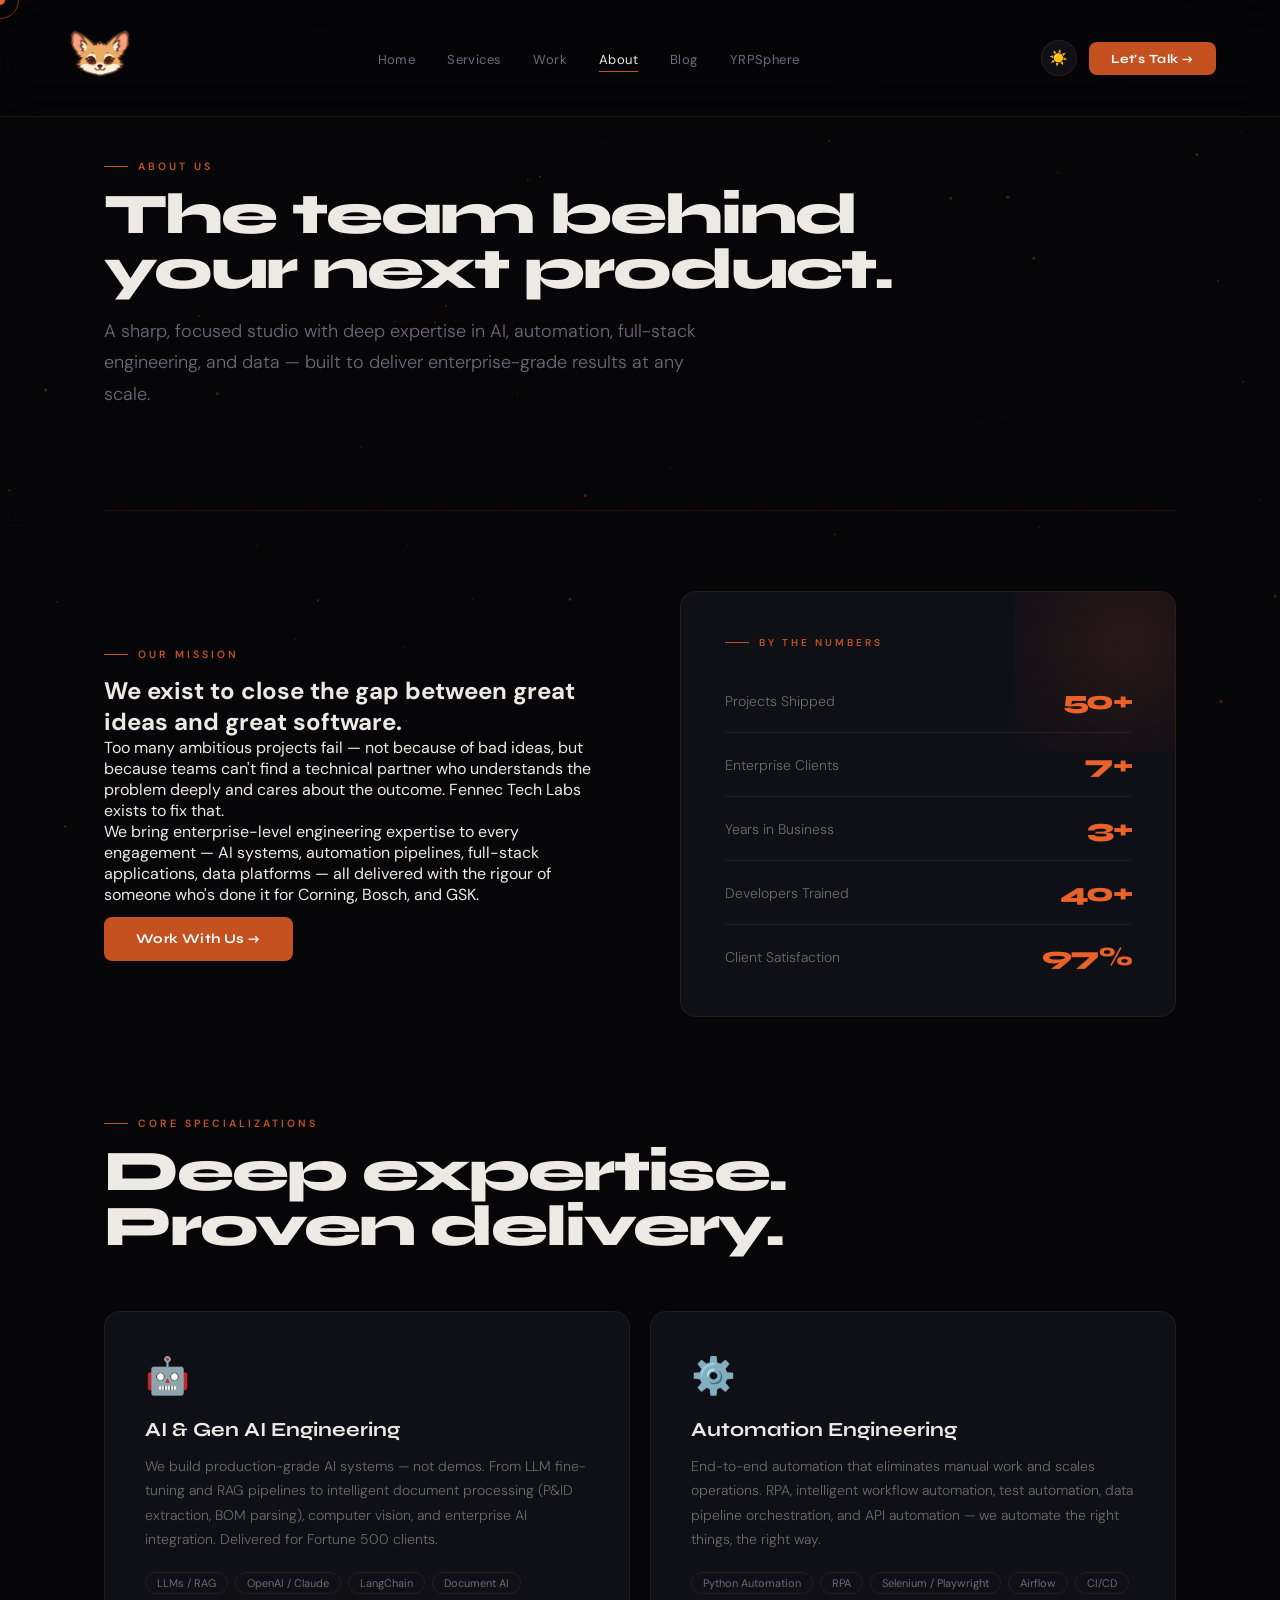
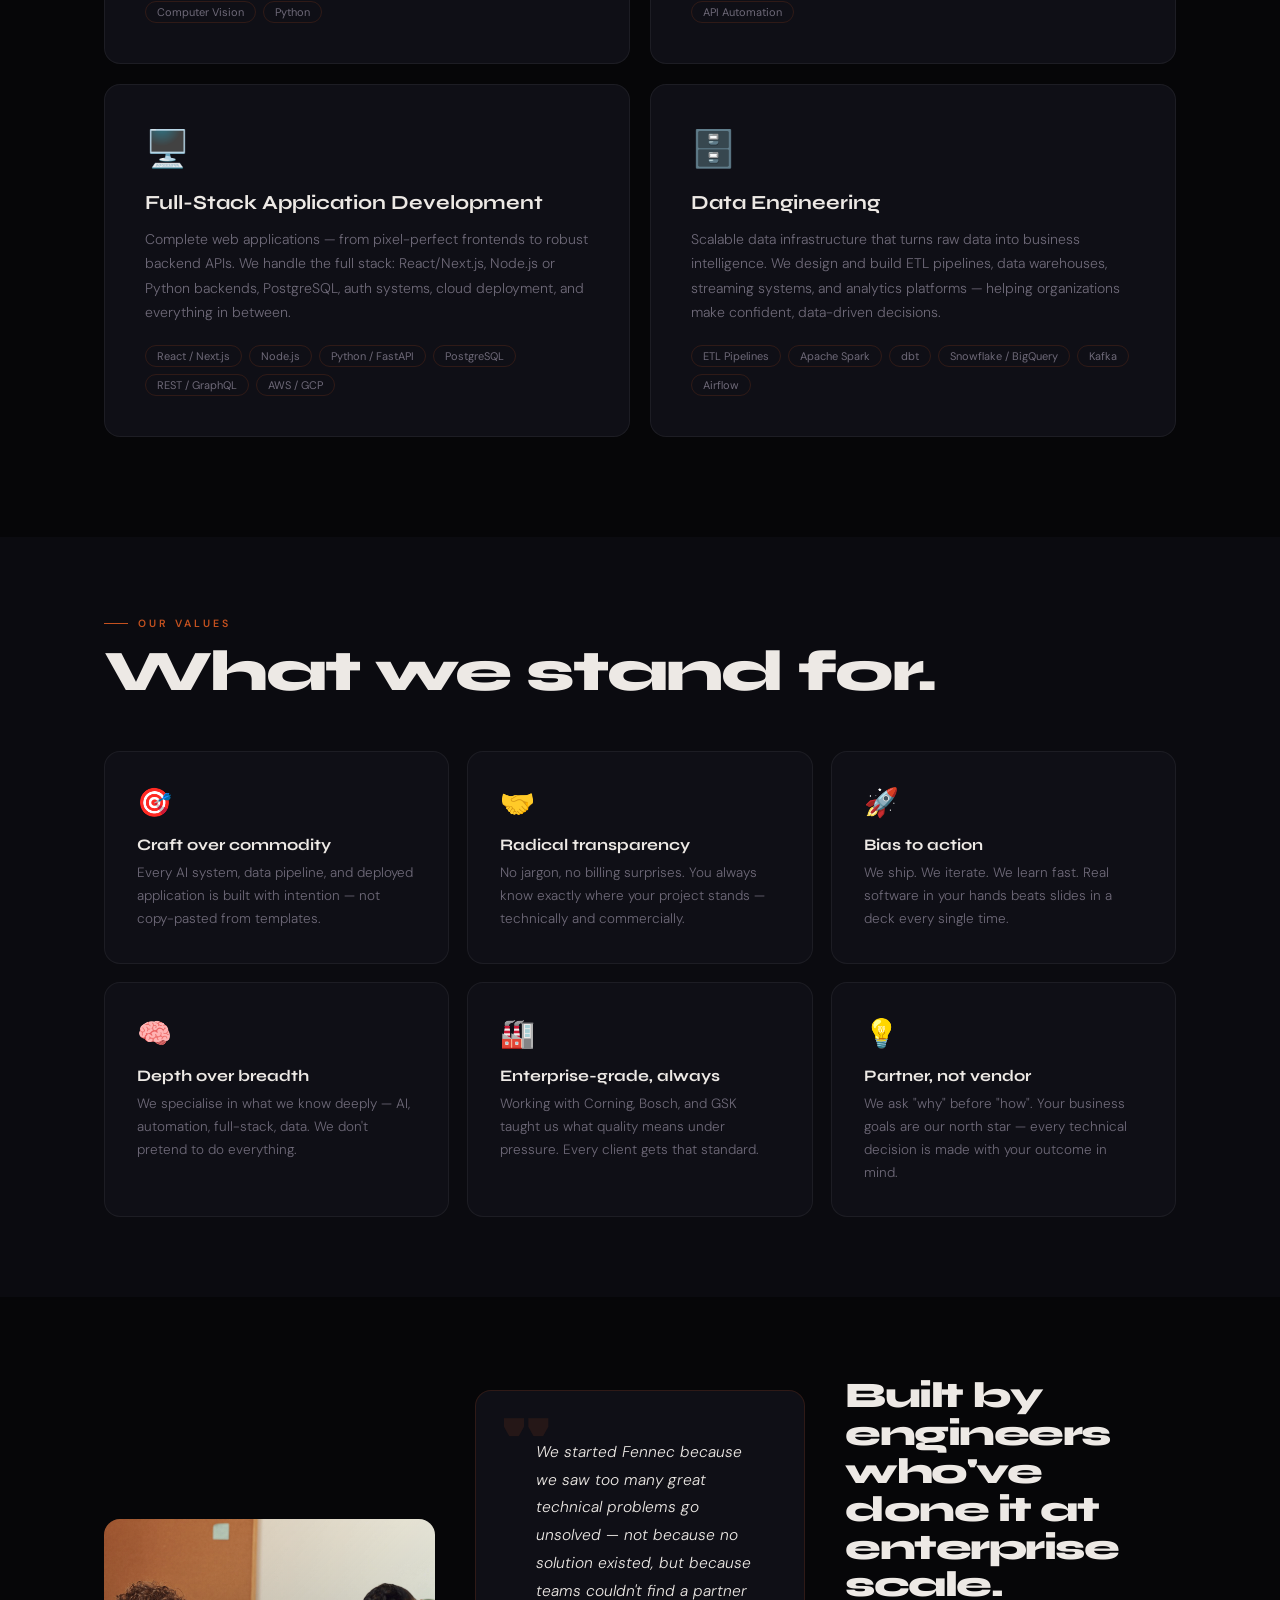
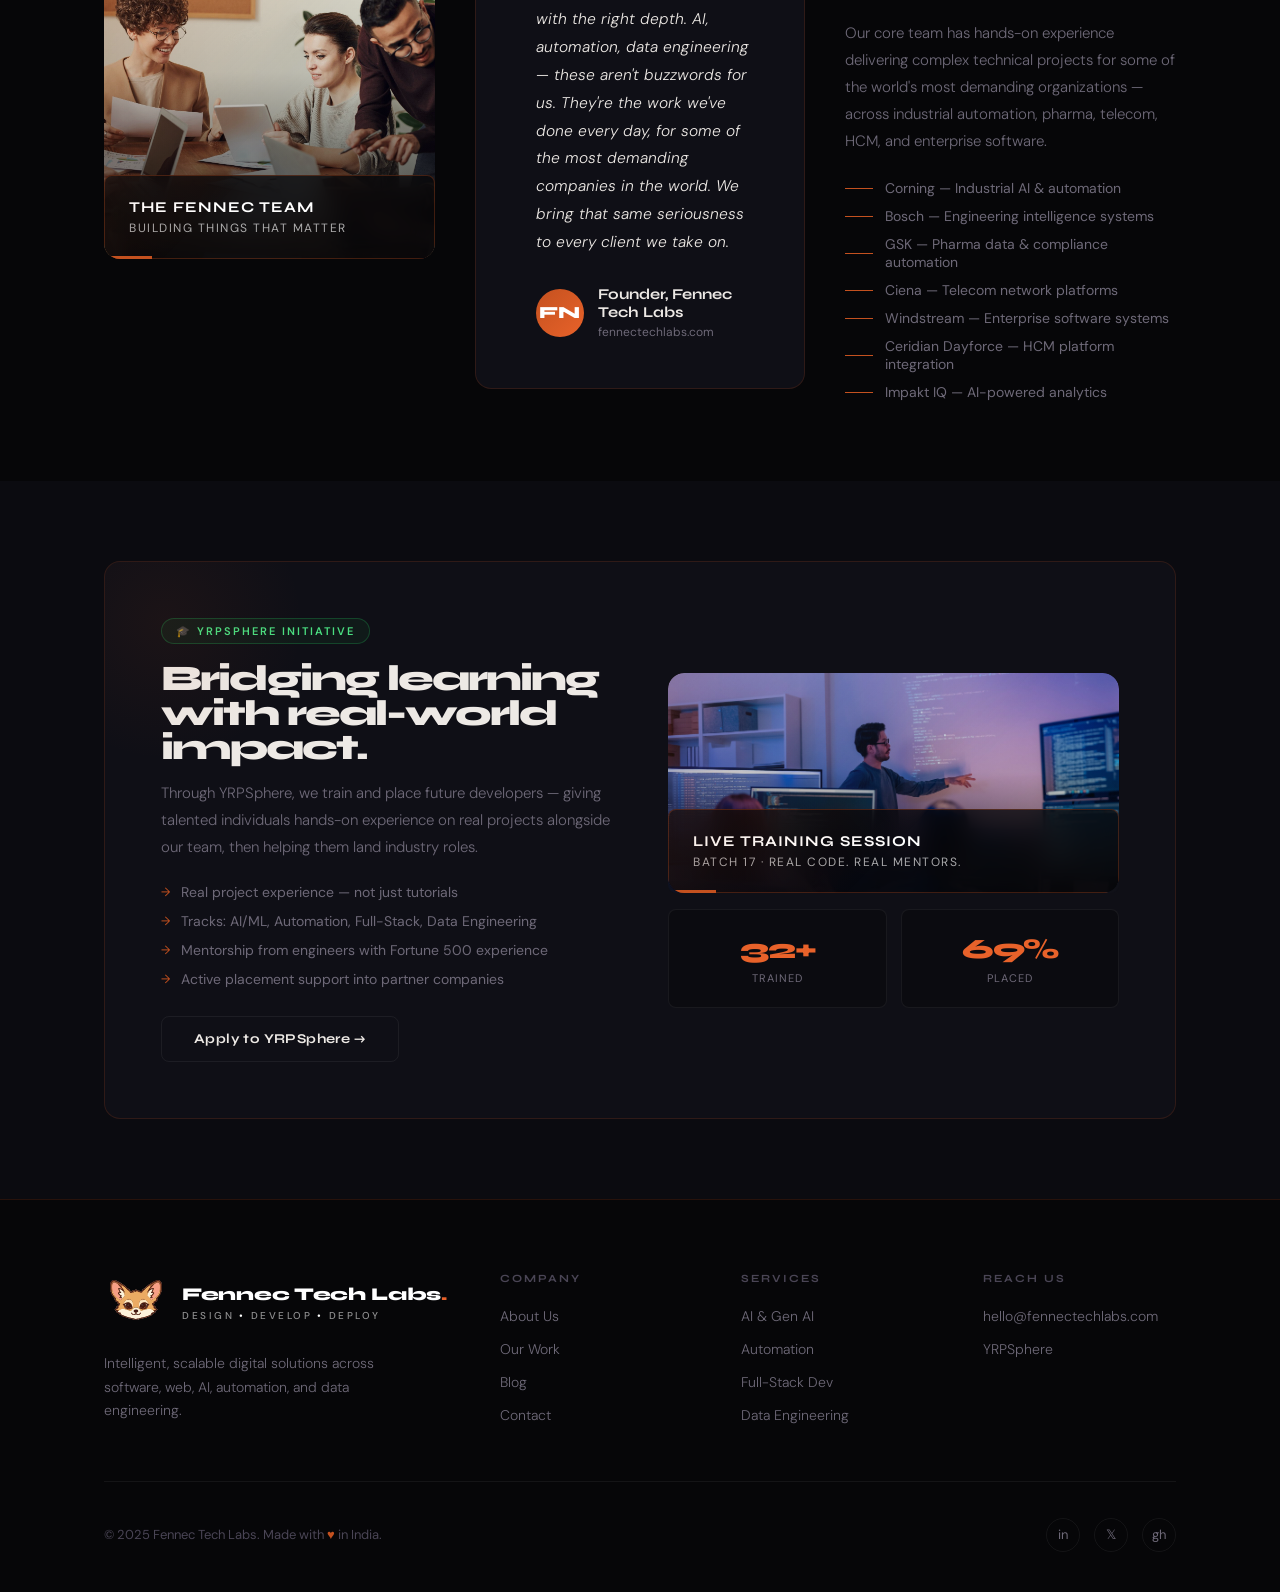
==== commit 0a250956: "feat: mobile friendly" ====
--- a/pages/about.html
+++ b/pages/about.html
@@ -86,6 +86,18 @@
     .team-photo-bar{position:absolute;bottom:0;left:0;width:48px;height:3px;background:var(--fox);}
     [data-theme="light"] .team-photo-overlay{background:linear-gradient(to top,rgba(20,14,10,.75) 0%,rgba(20,14,10,.1) 55%,transparent 100%);}
     @media(max-width:900px){.mission-grid,.specs-grid,.values-grid,.founder-grid,.yrp-inner{grid-template-columns:1fr;gap:40px;}}
+    @media(max-width:600px){
+      .mission-grid{padding:48px 0 60px;}
+      .specs-grid,.values-grid{grid-template-columns:1fr;}
+      .spec-card,.value-card{padding:24px 20px;}
+      .founder-grid{gap:28px;}
+      .founder-quote-box{padding:32px 24px;}
+      .yrp-inner{padding:32px 20px;}
+      .yrp-stats{grid-template-columns:repeat(2,1fr);}
+      .team-photo-wrap img{height:240px;}
+      .founder-section,.yrp-section,.values-section{padding:48px 0;}
+      .specs{padding:0 0 60px;}
+    }
   </style>
 </head>
 <body>
--- a/css/global.css
+++ b/css/global.css
@@ -149,3 +149,71 @@
 .team-photo-accent p{font-size:11.5px;color:rgba(255,255,255,.6);letter-spacing:1.5px;text-transform:uppercase;margin:0;}
 .team-photo-bar{position:absolute;bottom:0;left:0;width:48px;height:3px;background:var(--fox);}
 [data-theme="light"] .team-photo-overlay{background:linear-gradient(to top,rgba(15,10,5,.78) 0%,rgba(15,10,5,.08) 55%,transparent 100%);}
+
+/* ════════════════════════════════════════════════════════════
+   MOBILE — Complete responsive overhaul
+   ════════════════════════════════════════════════════════════ */
+
+/* ── Disable custom cursor on touch devices ── */
+@media (hover: none) {
+  body { cursor: auto; }
+  .cursor, .cursor-ring { display: none !important; }
+  a, button { cursor: pointer; }
+}
+
+/* ── Tablet 900px ── */
+@media (max-width: 900px) {
+  nav { padding: 14px 20px; }
+  nav.scrolled { padding: 10px 20px; }
+  .container { padding: 0 20px; }
+  .nav-links { display: none; }
+  .nav-hamburger { display: flex; }
+  .nav-right { gap: 8px; }
+  .nav-cta { padding: 8px 14px; font-size: 12px; }
+  .theme-toggle { width: 32px; height: 32px; font-size: 14px; }
+  .section-title { letter-spacing: -1.5px; }
+  .footer-grid { grid-template-columns: 1fr 1fr; gap: 32px; }
+  .footer-logo-wrap { flex-direction: row; }
+  .page-hero { padding: 120px 0 60px; }
+  .page-hero-sub { font-size: 16px; }
+}
+
+/* ── Mobile 600px ── */
+@media (max-width: 600px) {
+  /* Global */
+  .container { padding: 0 16px; }
+  .section-title { font-size: clamp(28px, 8vw, 40px); letter-spacing: -1px; line-height: 1; }
+  .section-sub { font-size: 14px; }
+  .btn { padding: 12px 22px; font-size: 13px; }
+  .page-hero { padding: 100px 0 48px; }
+  .page-hero-sub { font-size: 15px; }
+
+  /* Nav */
+  nav { padding: 12px 16px; }
+  .nav-cta { display: none; }
+  .fnc-nav-img { width: 44px; height: 44px; }
+  .fnc-nav-logo:hover .fnc-nav-text { max-width: 0; opacity: 0; margin-left: 0; }
+
+  /* Footer */
+  .footer-grid { grid-template-columns: 1fr; gap: 28px; }
+  .footer-bottom { flex-direction: column; gap: 16px; text-align: center; }
+  .footer-brand-name { font-size: 16px; }
+  .footer-logo-img { width: 48px; height: 48px; }
+
+  /* Reveal animations — simpler on mobile */
+  .reveal, .reveal-left, .reveal-right {
+    transform: translateY(20px);
+    transition: opacity .5s ease, transform .5s ease;
+  }
+}
+
+/* ── Small mobile 480px ── */
+@media (max-width: 480px) {
+  .container { padding: 0 14px; }
+  .section-label { font-size: 9px; letter-spacing: 2px; }
+  .section-title { font-size: clamp(26px, 7.5vw, 36px); }
+  .btn { padding: 11px 18px; font-size: 12.5px; width: 100%; justify-content: center; }
+  .hero-actions { flex-direction: column; width: 100%; }
+  .footer-grid { gap: 24px; }
+  .footer-col h4 { font-size: 10px; }
+}
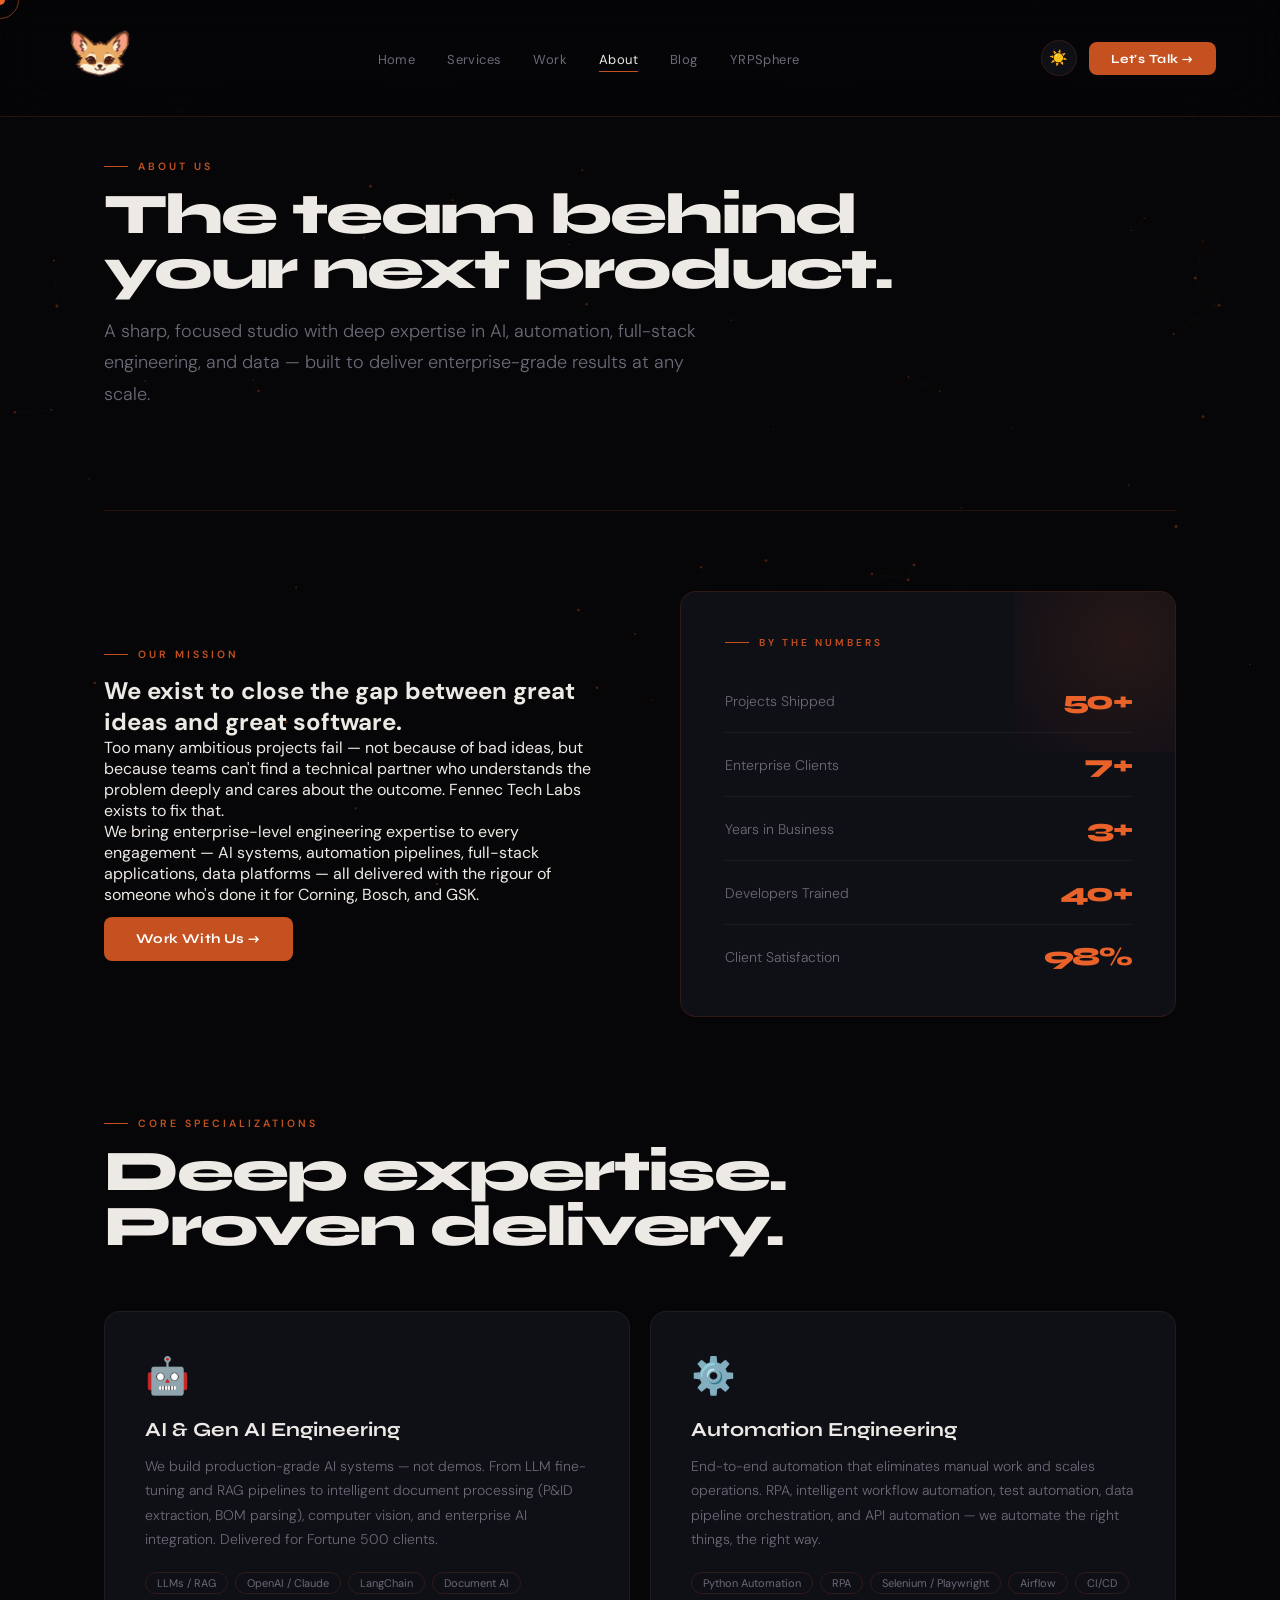
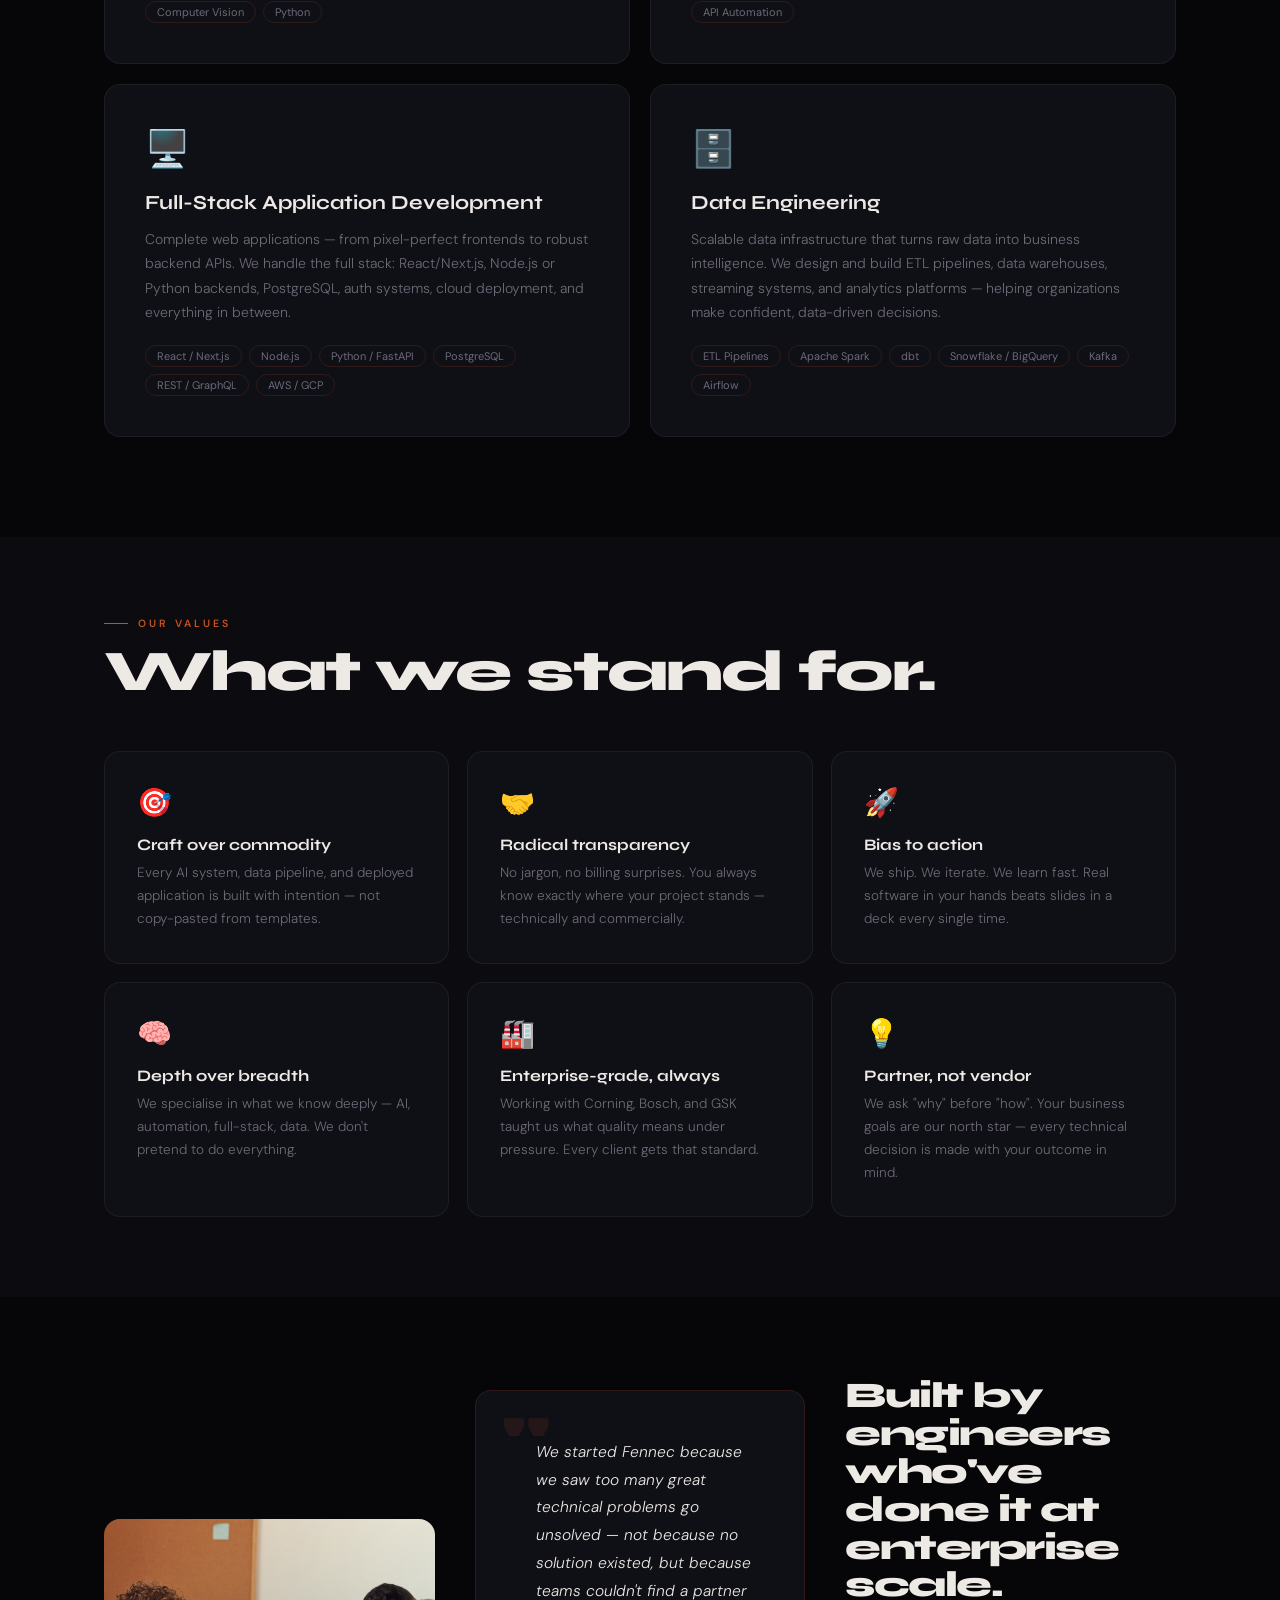
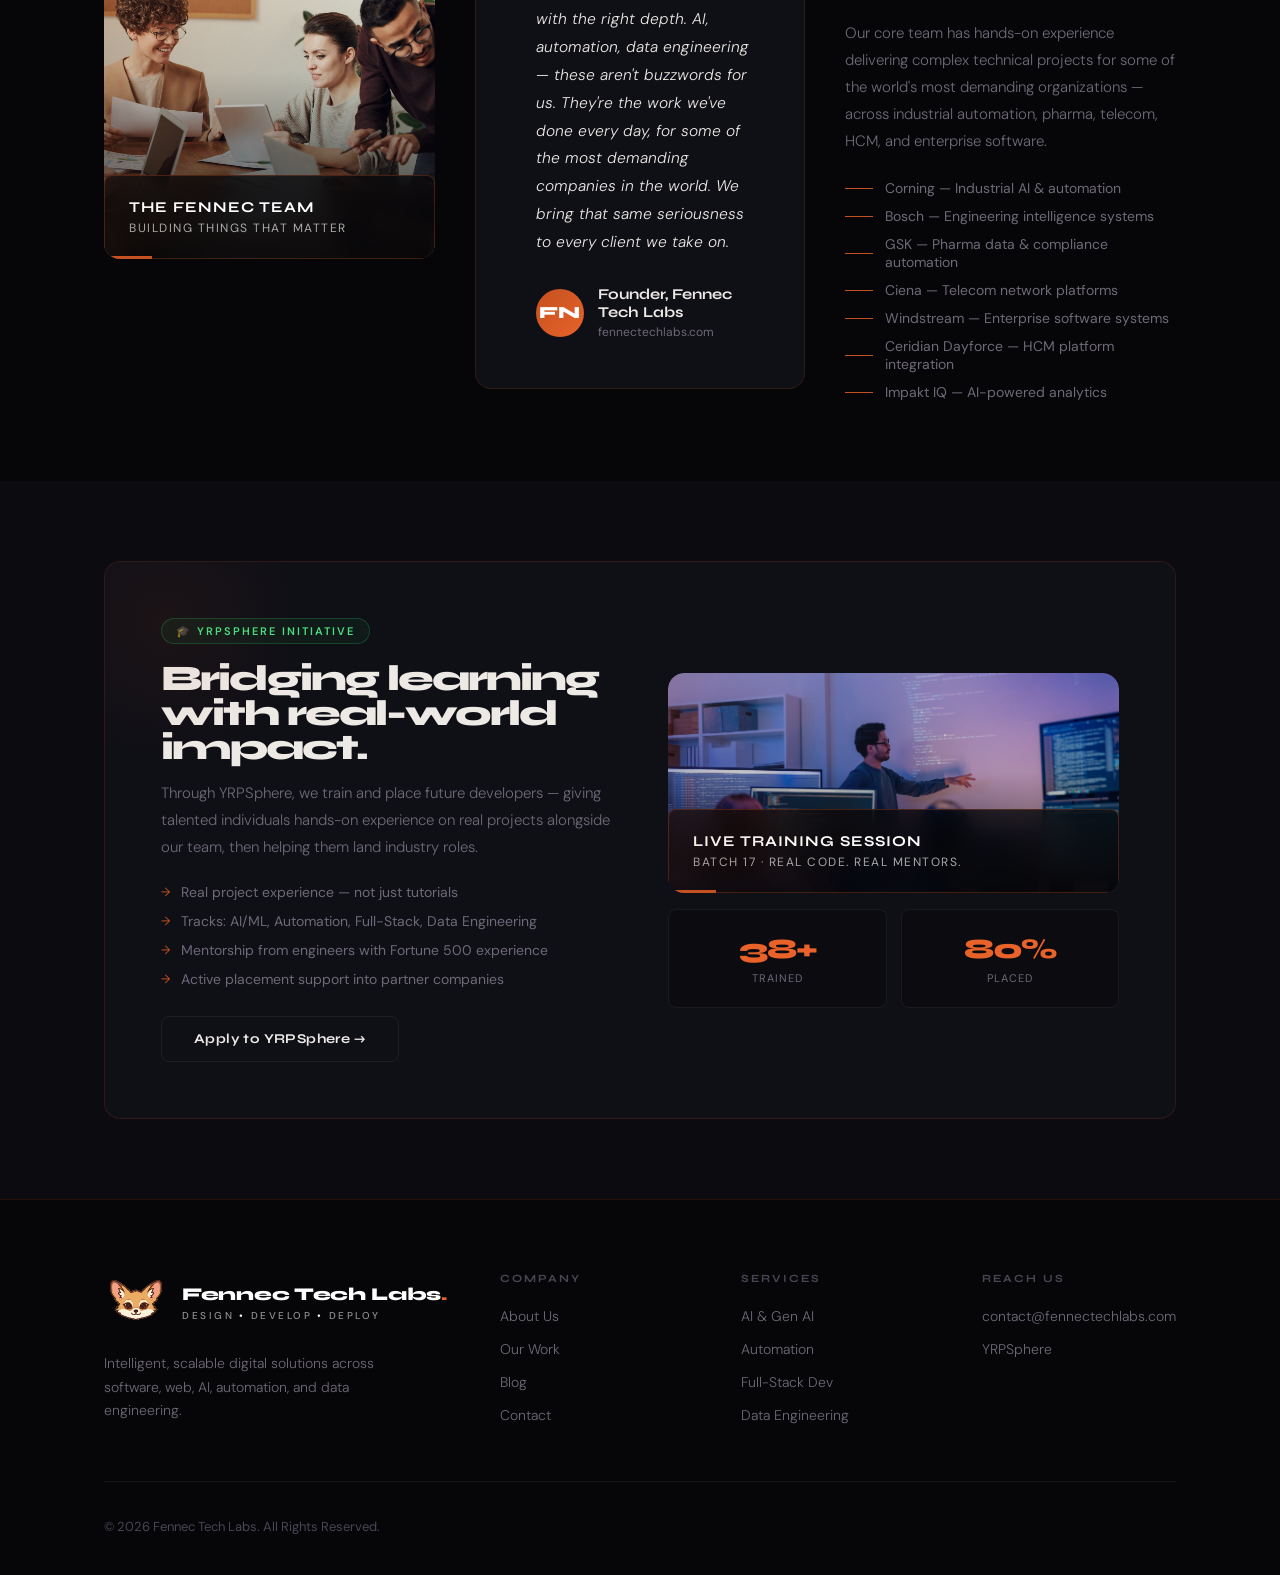
==== commit da5e6207: "fix: logic update" ====
--- a/pages/about.html
+++ b/pages/about.html
@@ -1,295 +1,1042 @@
-<!DOCTYPE html>
+<!doctype html>
 <html lang="en" data-theme="dark">
-<head>
-  <meta charset="UTF-8"/><meta name="viewport" content="width=device-width,initial-scale=1.0"/>
-  <title>About — Fennec Tech Labs</title>
-  <link rel="stylesheet" href="../css/global.css"/>
-  <style>
-    .mission-grid{display:grid;grid-template-columns:1fr 1fr;gap:80px;align-items:center;padding:80px 0 100px;}
-    .mission-text h2{font-family:'Syne',sans-serif;font-size:clamp(28px,4vw,48px);font-weight:800;letter-spacing:-2px;line-height:.96;color:var(--text);margin-bottom:22px;}
-    .mission-text p{font-size:15px;color:var(--text-muted);line-height:1.8;font-weight:300;margin-bottom:16px;}
-    .mission-visual{background:var(--surface);border:1px solid var(--border);border-radius:var(--radius-lg);padding:44px;position:relative;overflow:hidden;}
-    .mission-visual::before{content:'';position:absolute;top:-60px;right:-60px;width:220px;height:220px;background:radial-gradient(circle,rgba(196,81,31,.13),transparent);pointer-events:none;}
-    .mv-row{display:flex;justify-content:space-between;align-items:center;padding:16px 0;border-bottom:1px solid var(--border-sub);position:relative;z-index:1;}
-    .mv-row:last-child{border-bottom:none;padding-bottom:0;}
-    .mv-label{font-size:14px;color:var(--text-muted);font-weight:300;}
-    .mv-val{font-family:'Syne',sans-serif;font-size:26px;font-weight:800;color:var(--fox-bright);letter-spacing:-1.5px;}
-
-    .specs{padding:0 0 100px;}
-    .specs-grid{display:grid;grid-template-columns:repeat(2,1fr);gap:20px;margin-top:56px;}
-    .spec-card{background:var(--surface);border:1px solid var(--border-sub);border-radius:var(--radius-lg);padding:40px;transition:all var(--transition);cursor:none;position:relative;overflow:hidden;}
-    .spec-card::before{content:'';position:absolute;inset:0;background:radial-gradient(circle at 10% 10%,var(--fox-dim),transparent 60%);opacity:0;transition:opacity .4s;}
-    .spec-card:hover{border-color:var(--fox);transform:translateY(-3px);box-shadow:0 16px 48px var(--shadow);}
-    .spec-card:hover::before{opacity:1;}
-    .spec-icon{font-size:36px;margin-bottom:18px;display:block;}
-    .spec-name{font-family:'Syne',sans-serif;font-size:20px;font-weight:700;color:var(--text);margin-bottom:12px;}
-    .spec-desc{font-size:14px;color:var(--text-muted);line-height:1.75;font-weight:300;margin-bottom:20px;}
-    .spec-tags{display:flex;flex-wrap:wrap;gap:7px;}
-    .stag{font-size:11px;padding:3px 11px;border:1px solid var(--border);border-radius:100px;color:var(--text-muted);transition:all var(--transition);}
-    .spec-card:hover .stag{border-color:rgba(196,81,31,.35);color:var(--fox-bright);}
-
-    .values-section{padding:80px 0;background:var(--bg2);}
-    .values-grid{display:grid;grid-template-columns:repeat(3,1fr);gap:18px;margin-top:52px;}
-    .value-card{background:var(--surface);border:1px solid var(--border-sub);border-radius:var(--radius-lg);padding:32px;transition:border-color var(--transition);cursor:none;}
-    .value-card:hover{border-color:var(--fox);}
-    .v-icon{font-size:28px;margin-bottom:14px;display:block;}
-    .v-title{font-family:'Syne',sans-serif;font-size:16px;font-weight:700;color:var(--text);margin-bottom:8px;}
-    .v-desc{font-size:13.5px;color:var(--text-muted);line-height:1.7;font-weight:300;}
-
-    .founder-section{padding:80px 0;}
-    .founder-grid{display:grid;grid-template-columns:1fr 1fr;gap:72px;align-items:center;}
-    .founder-quote-box{background:var(--surface);border:1px solid var(--border);border-radius:var(--radius-lg);padding:48px;position:relative;}
-    .founder-quote-box::before{content:'"';position:absolute;top:14px;left:26px;font-family:'Syne',sans-serif;font-size:80px;color:var(--fox-dim);font-weight:800;line-height:1;}
-    .fq-text{font-size:15.5px;color:var(--text);line-height:1.8;font-style:italic;font-weight:300;margin-bottom:28px;padding-left:12px;}
-    .fq-sig{display:flex;align-items:center;gap:14px;padding-left:12px;}
-    .fq-av{width:48px;height:48px;border-radius:50%;background:linear-gradient(135deg,var(--fox),var(--fox-bright));display:flex;align-items:center;justify-content:center;font-family:'Syne',sans-serif;font-weight:800;font-size:17px;color:white;flex-shrink:0;}
-    .fq-name{font-family:'Syne',sans-serif;font-size:15px;font-weight:700;color:var(--text);margin-bottom:3px;}
-    .fq-role{font-size:12px;color:var(--text-muted);}
-    .founder-info h3{font-family:'Syne',sans-serif;font-size:clamp(22px,3vw,36px);font-weight:800;letter-spacing:-1.5px;color:var(--text);margin-bottom:16px;line-height:1.05;}
-    .founder-info p{font-size:15px;color:var(--text-muted);line-height:1.8;font-weight:300;margin-bottom:14px;}
-    .exp-list{display:flex;flex-direction:column;gap:10px;margin-top:24px;}
-    .exp-item{display:flex;align-items:center;gap:12px;font-size:14px;color:var(--text-muted);}
-    .exp-item::before{content:'';width:28px;height:1px;background:var(--fox);flex-shrink:0;}
-
-    .yrp-section{padding:80px 0;background:var(--bg2);}
-    .yrp-inner{background:var(--surface);border:1px solid var(--border);border-radius:var(--radius-lg);padding:56px;display:grid;grid-template-columns:1fr 1fr;gap:56px;align-items:center;position:relative;overflow:hidden;}
-    .yrp-inner::before{content:'';position:absolute;top:-80px;left:-80px;width:280px;height:280px;background:radial-gradient(circle,rgba(196,81,31,.07),transparent 70%);pointer-events:none;}
-    .yrp-badge{display:inline-flex;align-items:center;gap:8px;padding:5px 14px;border:1px solid rgba(34,197,94,.25);border-radius:100px;font-size:11px;color:#4ade80;letter-spacing:2px;text-transform:uppercase;font-weight:600;background:rgba(34,197,94,.06);margin-bottom:18px;}
-    .yrp-title{font-family:'Syne',sans-serif;font-size:clamp(22px,3vw,36px);font-weight:800;letter-spacing:-2px;line-height:.96;color:var(--text);margin-bottom:14px;}
-    .yrp-desc{font-size:15px;color:var(--text-muted);line-height:1.8;font-weight:300;margin-bottom:22px;}
-    .yrp-pts{display:flex;flex-direction:column;gap:11px;}
-    .yrp-pt{display:flex;align-items:flex-start;gap:11px;font-size:14px;color:var(--text-muted);}
-    .yrp-pt::before{content:'→';color:var(--fox);font-size:12px;flex-shrink:0;margin-top:1px;}
-    .yrp-stats{display:grid;grid-template-columns:1fr 1fr;gap:14px;}
-    .yrp-stat{padding:22px;background:var(--bg2);border:1px solid var(--border-sub);border-radius:var(--radius);text-align:center;}
-    .yrp-stat-n{font-family:'Syne',sans-serif;font-size:28px;font-weight:800;color:var(--fox-bright);letter-spacing:-1.5px;}
-    .yrp-stat-l{font-size:11px;color:var(--text-muted);letter-spacing:1px;text-transform:uppercase;margin-top:5px;}
-
-    /* ── Team Photo ── */
-    .team-photo-wrap{position:relative;border-radius:var(--radius-lg);overflow:hidden;}
-    .team-photo-wrap img{width:100%;height:420px;object-fit:cover;display:block;transition:transform .6s ease;}
-    .team-photo-wrap:hover img{transform:scale(1.03);}
-    .team-photo-wrap::after{content:'';position:absolute;inset:0;background:linear-gradient(135deg,rgba(196,81,31,.18) 0%,transparent 60%);pointer-events:none;}
-    .team-photo-accent{position:absolute;bottom:24px;left:24px;background:rgba(6,6,8,.75);backdrop-filter:blur(12px);border:1px solid rgba(196,81,31,.3);border-radius:var(--radius);padding:12px 18px;}
-    .team-photo-accent span{font-family:'Syne',sans-serif;font-size:12px;font-weight:700;color:var(--fox-bright);letter-spacing:1px;text-transform:uppercase;}
-    .team-photo-accent p{font-size:12px;color:rgba(255,255,255,.6);margin-top:2px;}
-
-
-    /* ── Team Photo ── */
-    .team-photo-wrap{position:relative;border-radius:var(--radius-lg);overflow:hidden;}
-    .team-photo-wrap img{width:100%;height:340px;object-fit:cover;object-position:center;display:block;transition:transform .6s ease;}
-    .team-photo-wrap:hover img{transform:scale(1.04);}
-    .team-photo-overlay{position:absolute;inset:0;background:linear-gradient(to top,rgba(6,6,8,.85) 0%,rgba(6,6,8,.15) 55%,transparent 100%);}
-    .team-photo-accent{position:absolute;bottom:0;left:0;right:0;padding:22px 24px;}
-    .team-photo-accent span{display:block;font-family:'Syne',sans-serif;font-size:15px;font-weight:700;color:#fff;margin-bottom:4px;}
-    .team-photo-accent p{font-size:12px;color:rgba(255,255,255,.65);letter-spacing:1.5px;text-transform:uppercase;margin:0;}
-    .team-photo-bar{position:absolute;bottom:0;left:0;width:48px;height:3px;background:var(--fox);}
-    [data-theme="light"] .team-photo-overlay{background:linear-gradient(to top,rgba(20,14,10,.75) 0%,rgba(20,14,10,.1) 55%,transparent 100%);}
-    @media(max-width:900px){.mission-grid,.specs-grid,.values-grid,.founder-grid,.yrp-inner{grid-template-columns:1fr;gap:40px;}}
-    @media(max-width:600px){
-      .mission-grid{padding:48px 0 60px;}
-      .specs-grid,.values-grid{grid-template-columns:1fr;}
-      .spec-card,.value-card{padding:24px 20px;}
-      .founder-grid{gap:28px;}
-      .founder-quote-box{padding:32px 24px;}
-      .yrp-inner{padding:32px 20px;}
-      .yrp-stats{grid-template-columns:repeat(2,1fr);}
-      .team-photo-wrap img{height:240px;}
-      .founder-section,.yrp-section,.values-section{padding:48px 0;}
-      .specs{padding:0 0 60px;}
-    }
-  </style>
-</head>
-<body>
-  <div class="cursor" id="cursor"></div><div class="cursor-ring" id="cursorRing"></div>
-  <canvas id="grid-canvas"></canvas>
-  <nav>
-    <a href="../index.html" class="fnc-nav-logo">
-      <span class="fnc-spark"></span><span class="fnc-spark"></span>
-      <span class="fnc-spark"></span><span class="fnc-spark"></span>
-      <span class="fnc-spark"></span>
-      <img src="../images/fennec-logo.svg" class="fnc-nav-img" alt="Fennec Tech Labs"/>
-      <div class="fnc-nav-text">
-        <span class="fnc-nav-name">Fennec Tech Labs<span class="fnc-dot">.</span></span>
-        <span class="fnc-nav-tagline">Design<span class="fnc-bull">•</span>Develop<span class="fnc-bull">•</span>Deploy</span>
+  <head>
+    <meta charset="UTF-8" />
+    <meta name="viewport" content="width=device-width,initial-scale=1.0" />
+    <title>About — Fennec Tech Labs</title>
+    <link rel="stylesheet" href="../css/global.css" />
+    <style>
+      .mission-grid {
+        display: grid;
+        grid-template-columns: 1fr 1fr;
+        gap: 80px;
+        align-items: center;
+        padding: 80px 0 100px;
+      }
+      .mission-text h2 {
+        font-family: "Syne", sans-serif;
+        font-size: clamp(28px, 4vw, 48px);
+        font-weight: 800;
+        letter-spacing: -2px;
+        line-height: 0.96;
+        color: var(--text);
+        margin-bottom: 22px;
+      }
+      .mission-text p {
+        font-size: 15px;
+        color: var(--text-muted);
+        line-height: 1.8;
+        font-weight: 300;
+        margin-bottom: 16px;
+      }
+      .mission-visual {
+        background: var(--surface);
+        border: 1px solid var(--border);
+        border-radius: var(--radius-lg);
+        padding: 44px;
+        position: relative;
+        overflow: hidden;
+      }
+      .mission-visual::before {
+        content: "";
+        position: absolute;
+        top: -60px;
+        right: -60px;
+        width: 220px;
+        height: 220px;
+        background: radial-gradient(
+          circle,
+          rgba(196, 81, 31, 0.13),
+          transparent
+        );
+        pointer-events: none;
+      }
+      .mv-row {
+        display: flex;
+        justify-content: space-between;
+        align-items: center;
+        padding: 16px 0;
+        border-bottom: 1px solid var(--border-sub);
+        position: relative;
+        z-index: 1;
+      }
+      .mv-row:last-child {
+        border-bottom: none;
+        padding-bottom: 0;
+      }
+      .mv-label {
+        font-size: 14px;
+        color: var(--text-muted);
+        font-weight: 300;
+      }
+      .mv-val {
+        font-family: "Syne", sans-serif;
+        font-size: 26px;
+        font-weight: 800;
+        color: var(--fox-bright);
+        letter-spacing: -1.5px;
+      }
+
+      .specs {
+        padding: 0 0 100px;
+      }
+      .specs-grid {
+        display: grid;
+        grid-template-columns: repeat(2, 1fr);
+        gap: 20px;
+        margin-top: 56px;
+      }
+      .spec-card {
+        background: var(--surface);
+        border: 1px solid var(--border-sub);
+        border-radius: var(--radius-lg);
+        padding: 40px;
+        transition: all var(--transition);
+        cursor: none;
+        position: relative;
+        overflow: hidden;
+      }
+      .spec-card::before {
+        content: "";
+        position: absolute;
+        inset: 0;
+        background: radial-gradient(
+          circle at 10% 10%,
+          var(--fox-dim),
+          transparent 60%
+        );
+        opacity: 0;
+        transition: opacity 0.4s;
+      }
+      .spec-card:hover {
+        border-color: var(--fox);
+        transform: translateY(-3px);
+        box-shadow: 0 16px 48px var(--shadow);
+      }
+      .spec-card:hover::before {
+        opacity: 1;
+      }
+      .spec-icon {
+        font-size: 36px;
+        margin-bottom: 18px;
+        display: block;
+      }
+      .spec-name {
+        font-family: "Syne", sans-serif;
+        font-size: 20px;
+        font-weight: 700;
+        color: var(--text);
+        margin-bottom: 12px;
+      }
+      .spec-desc {
+        font-size: 14px;
+        color: var(--text-muted);
+        line-height: 1.75;
+        font-weight: 300;
+        margin-bottom: 20px;
+      }
+      .spec-tags {
+        display: flex;
+        flex-wrap: wrap;
+        gap: 7px;
+      }
+      .stag {
+        font-size: 11px;
+        padding: 3px 11px;
+        border: 1px solid var(--border);
+        border-radius: 100px;
+        color: var(--text-muted);
+        transition: all var(--transition);
+      }
+      .spec-card:hover .stag {
+        border-color: rgba(196, 81, 31, 0.35);
+        color: var(--fox-bright);
+      }
+
+      .values-section {
+        padding: 80px 0;
+        background: var(--bg2);
+      }
+      .values-grid {
+        display: grid;
+        grid-template-columns: repeat(3, 1fr);
+        gap: 18px;
+        margin-top: 52px;
+      }
+      .value-card {
+        background: var(--surface);
+        border: 1px solid var(--border-sub);
+        border-radius: var(--radius-lg);
+        padding: 32px;
+        transition: border-color var(--transition);
+        cursor: none;
+      }
+      .value-card:hover {
+        border-color: var(--fox);
+      }
+      .v-icon {
+        font-size: 28px;
+        margin-bottom: 14px;
+        display: block;
+      }
+      .v-title {
+        font-family: "Syne", sans-serif;
+        font-size: 16px;
+        font-weight: 700;
+        color: var(--text);
+        margin-bottom: 8px;
+      }
+      .v-desc {
+        font-size: 13.5px;
+        color: var(--text-muted);
+        line-height: 1.7;
+        font-weight: 300;
+      }
+
+      .founder-section {
+        padding: 80px 0;
+      }
+      .founder-grid {
+        display: grid;
+        grid-template-columns: 1fr 1fr;
+        gap: 72px;
+        align-items: center;
+      }
+      .founder-quote-box {
+        background: var(--surface);
+        border: 1px solid var(--border);
+        border-radius: var(--radius-lg);
+        padding: 48px;
+        position: relative;
+      }
+      .founder-quote-box::before {
+        content: '"';
+        position: absolute;
+        top: 14px;
+        left: 26px;
+        font-family: "Syne", sans-serif;
+        font-size: 80px;
+        color: var(--fox-dim);
+        font-weight: 800;
+        line-height: 1;
+      }
+      .fq-text {
+        font-size: 15.5px;
+        color: var(--text);
+        line-height: 1.8;
+        font-style: italic;
+        font-weight: 300;
+        margin-bottom: 28px;
+        padding-left: 12px;
+      }
+      .fq-sig {
+        display: flex;
+        align-items: center;
+        gap: 14px;
+        padding-left: 12px;
+      }
+      .fq-av {
+        width: 48px;
+        height: 48px;
+        border-radius: 50%;
+        background: linear-gradient(135deg, var(--fox), var(--fox-bright));
+        display: flex;
+        align-items: center;
+        justify-content: center;
+        font-family: "Syne", sans-serif;
+        font-weight: 800;
+        font-size: 17px;
+        color: white;
+        flex-shrink: 0;
+      }
+      .fq-name {
+        font-family: "Syne", sans-serif;
+        font-size: 15px;
+        font-weight: 700;
+        color: var(--text);
+        margin-bottom: 3px;
+      }
+      .fq-role {
+        font-size: 12px;
+        color: var(--text-muted);
+      }
+      .founder-info h3 {
+        font-family: "Syne", sans-serif;
+        font-size: clamp(22px, 3vw, 36px);
+        font-weight: 800;
+        letter-spacing: -1.5px;
+        color: var(--text);
+        margin-bottom: 16px;
+        line-height: 1.05;
+      }
+      .founder-info p {
+        font-size: 15px;
+        color: var(--text-muted);
+        line-height: 1.8;
+        font-weight: 300;
+        margin-bottom: 14px;
+      }
+      .exp-list {
+        display: flex;
+        flex-direction: column;
+        gap: 10px;
+        margin-top: 24px;
+      }
+      .exp-item {
+        display: flex;
+        align-items: center;
+        gap: 12px;
+        font-size: 14px;
+        color: var(--text-muted);
+      }
+      .exp-item::before {
+        content: "";
+        width: 28px;
+        height: 1px;
+        background: var(--fox);
+        flex-shrink: 0;
+      }
+
+      .yrp-section {
+        padding: 80px 0;
+        background: var(--bg2);
+      }
+      .yrp-inner {
+        background: var(--surface);
+        border: 1px solid var(--border);
+        border-radius: var(--radius-lg);
+        padding: 56px;
+        display: grid;
+        grid-template-columns: 1fr 1fr;
+        gap: 56px;
+        align-items: center;
+        position: relative;
+        overflow: hidden;
+      }
+      .yrp-inner::before {
+        content: "";
+        position: absolute;
+        top: -80px;
+        left: -80px;
+        width: 280px;
+        height: 280px;
+        background: radial-gradient(
+          circle,
+          rgba(196, 81, 31, 0.07),
+          transparent 70%
+        );
+        pointer-events: none;
+      }
+      .yrp-badge {
+        display: inline-flex;
+        align-items: center;
+        gap: 8px;
+        padding: 5px 14px;
+        border: 1px solid rgba(34, 197, 94, 0.25);
+        border-radius: 100px;
+        font-size: 11px;
+        color: #4ade80;
+        letter-spacing: 2px;
+        text-transform: uppercase;
+        font-weight: 600;
+        background: rgba(34, 197, 94, 0.06);
+        margin-bottom: 18px;
+      }
+      .yrp-title {
+        font-family: "Syne", sans-serif;
+        font-size: clamp(22px, 3vw, 36px);
+        font-weight: 800;
+        letter-spacing: -2px;
+        line-height: 0.96;
+        color: var(--text);
+        margin-bottom: 14px;
+      }
+      .yrp-desc {
+        font-size: 15px;
+        color: var(--text-muted);
+        line-height: 1.8;
+        font-weight: 300;
+        margin-bottom: 22px;
+      }
+      .yrp-pts {
+        display: flex;
+        flex-direction: column;
+        gap: 11px;
+      }
+      .yrp-pt {
+        display: flex;
+        align-items: flex-start;
+        gap: 11px;
+        font-size: 14px;
+        color: var(--text-muted);
+      }
+      .yrp-pt::before {
+        content: "→";
+        color: var(--fox);
+        font-size: 12px;
+        flex-shrink: 0;
+        margin-top: 1px;
+      }
+      .yrp-stats {
+        display: grid;
+        grid-template-columns: 1fr 1fr;
+        gap: 14px;
+      }
+      .yrp-stat {
+        padding: 22px;
+        background: var(--bg2);
+        border: 1px solid var(--border-sub);
+        border-radius: var(--radius);
+        text-align: center;
+      }
+      .yrp-stat-n {
+        font-family: "Syne", sans-serif;
+        font-size: 28px;
+        font-weight: 800;
+        color: var(--fox-bright);
+        letter-spacing: -1.5px;
+      }
+      .yrp-stat-l {
+        font-size: 11px;
+        color: var(--text-muted);
+        letter-spacing: 1px;
+        text-transform: uppercase;
+        margin-top: 5px;
+      }
+
+      /* ── Team Photo ── */
+      .team-photo-wrap {
+        position: relative;
+        border-radius: var(--radius-lg);
+        overflow: hidden;
+      }
+      .team-photo-wrap img {
+        width: 100%;
+        height: 420px;
+        object-fit: cover;
+        display: block;
+        transition: transform 0.6s ease;
+      }
+      .team-photo-wrap:hover img {
+        transform: scale(1.03);
+      }
+      .team-photo-wrap::after {
+        content: "";
+        position: absolute;
+        inset: 0;
+        background: linear-gradient(
+          135deg,
+          rgba(196, 81, 31, 0.18) 0%,
+          transparent 60%
+        );
+        pointer-events: none;
+      }
+      .team-photo-accent {
+        position: absolute;
+        bottom: 24px;
+        left: 24px;
+        background: rgba(6, 6, 8, 0.75);
+        backdrop-filter: blur(12px);
+        border: 1px solid rgba(196, 81, 31, 0.3);
+        border-radius: var(--radius);
+        padding: 12px 18px;
+      }
+      .team-photo-accent span {
+        font-family: "Syne", sans-serif;
+        font-size: 12px;
+        font-weight: 700;
+        color: var(--fox-bright);
+        letter-spacing: 1px;
+        text-transform: uppercase;
+      }
+      .team-photo-accent p {
+        font-size: 12px;
+        color: rgba(255, 255, 255, 0.6);
+        margin-top: 2px;
+      }
+
+      /* ── Team Photo ── */
+      .team-photo-wrap {
+        position: relative;
+        border-radius: var(--radius-lg);
+        overflow: hidden;
+      }
+      .team-photo-wrap img {
+        width: 100%;
+        height: 340px;
+        object-fit: cover;
+        object-position: center;
+        display: block;
+        transition: transform 0.6s ease;
+      }
+      .team-photo-wrap:hover img {
+        transform: scale(1.04);
+      }
+      .team-photo-overlay {
+        position: absolute;
+        inset: 0;
+        background: linear-gradient(
+          to top,
+          rgba(6, 6, 8, 0.85) 0%,
+          rgba(6, 6, 8, 0.15) 55%,
+          transparent 100%
+        );
+      }
+      .team-photo-accent {
+        position: absolute;
+        bottom: 0;
+        left: 0;
+        right: 0;
+        padding: 22px 24px;
+      }
+      .team-photo-accent span {
+        display: block;
+        font-family: "Syne", sans-serif;
+        font-size: 15px;
+        font-weight: 700;
+        color: #fff;
+        margin-bottom: 4px;
+      }
+      .team-photo-accent p {
+        font-size: 12px;
+        color: rgba(255, 255, 255, 0.65);
+        letter-spacing: 1.5px;
+        text-transform: uppercase;
+        margin: 0;
+      }
+      .team-photo-bar {
+        position: absolute;
+        bottom: 0;
+        left: 0;
+        width: 48px;
+        height: 3px;
+        background: var(--fox);
+      }
+      [data-theme="light"] .team-photo-overlay {
+        background: linear-gradient(
+          to top,
+          rgba(20, 14, 10, 0.75) 0%,
+          rgba(20, 14, 10, 0.1) 55%,
+          transparent 100%
+        );
+      }
+      @media (max-width: 900px) {
+        .mission-grid,
+        .specs-grid,
+        .values-grid,
+        .founder-grid,
+        .yrp-inner {
+          grid-template-columns: 1fr;
+          gap: 40px;
+        }
+      }
+      @media (max-width: 600px) {
+        .mission-grid {
+          padding: 48px 0 60px;
+        }
+        .specs-grid,
+        .values-grid {
+          grid-template-columns: 1fr;
+        }
+        .spec-card,
+        .value-card {
+          padding: 24px 20px;
+        }
+        .founder-grid {
+          gap: 28px;
+        }
+        .founder-quote-box {
+          padding: 32px 24px;
+        }
+        .yrp-inner {
+          padding: 32px 20px;
+        }
+        .yrp-stats {
+          grid-template-columns: repeat(2, 1fr);
+        }
+        .team-photo-wrap img {
+          height: 240px;
+        }
+        .founder-section,
+        .yrp-section,
+        .values-section {
+          padding: 48px 0;
+        }
+        .specs {
+          padding: 0 0 60px;
+        }
+      }
+    </style>
+  </head>
+  <body>
+    <div class="cursor" id="cursor"></div>
+    <div class="cursor-ring" id="cursorRing"></div>
+    <canvas id="grid-canvas"></canvas>
+    <nav>
+      <a href="../index.html" class="fnc-nav-logo">
+        <span class="fnc-spark"></span><span class="fnc-spark"></span>
+        <span class="fnc-spark"></span><span class="fnc-spark"></span>
+        <span class="fnc-spark"></span>
+        <img
+          src="../images/fennec-logo.svg"
+          class="fnc-nav-img"
+          alt="Fennec Tech Labs"
+        />
+        <div class="fnc-nav-text">
+          <span class="fnc-nav-name"
+            >Fennec Tech Labs<span class="fnc-dot">.</span></span
+          >
+          <span class="fnc-nav-tagline"
+            >Design<span class="fnc-bull">•</span>Develop<span class="fnc-bull"
+              >•</span
+            >Deploy</span
+          >
+        </div>
+      </a>
+      <ul class="nav-links">
+        <li><a href="../index.html">Home</a></li>
+        <li><a href="services.html">Services</a></li>
+        <li><a href="portfolio.html">Work</a></li>
+        <li><a href="about.html" class="active">About</a></li>
+        <li><a href="blog.html">Blog</a></li>
+        <li><a href="yrpsphere.html">YRPSphere</a></li>
+      </ul>
+      <div class="nav-right">
+        <button class="theme-toggle" onclick="toggleTheme()">☀️</button>
+        <a href="contact.html" class="nav-cta">Let's Talk →</a>
+        <button class="nav-hamburger">
+          <span></span><span></span><span></span>
+        </button>
       </div>
-    </a>
-    <ul class="nav-links">
-      <li><a href="../index.html">Home</a></li><li><a href="services.html">Services</a></li>
-      <li><a href="portfolio.html">Work</a></li><li><a href="about.html" class="active">About</a></li>
-      <li><a href="blog.html">Blog</a></li>
-      <li><a href="yrpsphere.html">YRPSphere</a></li>
-    </ul>
-    <div class="nav-right">
-      <button class="theme-toggle" onclick="toggleTheme()">☀️</button>
-      <a href="contact.html" class="nav-cta">Let's Talk →</a>
-      <button class="nav-hamburger"><span></span><span></span><span></span></button>
-    </div>
-  </nav>
-
-  <div class="section-wrap"><div class="container">
-    <div class="page-hero">
-      <div class="section-label reveal" style="margin-bottom:14px;">About Us</div>
-      <h1 class="section-title reveal">The team behind<br>your next product.</h1>
-      <p class="page-hero-sub reveal">A sharp, focused studio with deep expertise in AI, automation, full-stack engineering, and data — built to deliver enterprise-grade results at any scale.</p>
-    </div>
-
-    <div class="mission-grid">
-      <div class="reveal-left">
-        <div class="section-label">Our Mission</div>
-        <h2>We exist to close the gap between great ideas and great software.</h2>
-        <p>Too many ambitious projects fail — not because of bad ideas, but because teams can't find a technical partner who understands the problem deeply and cares about the outcome. Fennec Tech Labs exists to fix that.</p>
-        <p>We bring enterprise-level engineering expertise to every engagement — AI systems, automation pipelines, full-stack applications, data platforms — all delivered with the rigour of someone who's done it for Corning, Bosch, and GSK.</p>
-        <a href="contact.html" class="btn btn-primary" style="margin-top:12px;">Work With Us →</a>
-      </div>
-      <div class="mission-visual reveal-right">
-        <div class="section-label" style="margin-bottom:20px;font-size:10px;">By the Numbers</div>
-        <div class="mv-row"><span class="mv-label">Projects Shipped</span><span class="mv-val" data-count="50" data-suffix="+">0</span></div>
-        <div class="mv-row"><span class="mv-label">Enterprise Clients</span><span class="mv-val" data-count="7" data-suffix="+">0</span></div>
-        <div class="mv-row"><span class="mv-label">Years in Business</span><span class="mv-val" data-count="3" data-suffix="+">0</span></div>
-        <div class="mv-row"><span class="mv-label">Developers Trained</span><span class="mv-val" data-count="40" data-suffix="+">0</span></div>
-        <div class="mv-row"><span class="mv-label">Client Satisfaction</span><span class="mv-val" data-count="99" data-suffix="%">0</span></div>
-      </div>
-    </div>
-
-    <div class="specs">
-      <div class="section-label reveal">Core Specializations</div>
-      <h2 class="section-title reveal">Deep expertise.<br>Proven delivery.</h2>
-      <div class="specs-grid">
-        <div class="spec-card reveal">
-          <span class="spec-icon">🤖</span>
-          <div class="spec-name">AI & Gen AI Engineering</div>
-          <p class="spec-desc">We build production-grade AI systems — not demos. From LLM fine-tuning and RAG pipelines to intelligent document processing (P&ID extraction, BOM parsing), computer vision, and enterprise AI integration. Delivered for Fortune 500 clients.</p>
-          <div class="spec-tags"><span class="stag">LLMs / RAG</span><span class="stag">OpenAI / Claude</span><span class="stag">LangChain</span><span class="stag">Document AI</span><span class="stag">Computer Vision</span><span class="stag">Python</span></div>
+    </nav>
+
+    <div class="section-wrap">
+      <div class="container">
+        <div class="page-hero">
+          <div class="section-label reveal" style="margin-bottom: 14px">
+            About Us
+          </div>
+          <h1 class="section-title reveal">
+            The team behind<br />your next product.
+          </h1>
+          <p class="page-hero-sub reveal">
+            A sharp, focused studio with deep expertise in AI, automation,
+            full-stack engineering, and data — built to deliver enterprise-grade
+            results at any scale.
+          </p>
         </div>
-        <div class="spec-card reveal">
-          <span class="spec-icon">⚙️</span>
-          <div class="spec-name">Automation Engineering</div>
-          <p class="spec-desc">End-to-end automation that eliminates manual work and scales operations. RPA, intelligent workflow automation, test automation, data pipeline orchestration, and API automation — we automate the right things, the right way.</p>
-          <div class="spec-tags"><span class="stag">Python Automation</span><span class="stag">RPA</span><span class="stag">Selenium / Playwright</span><span class="stag">Airflow</span><span class="stag">CI/CD</span><span class="stag">API Automation</span></div>
+
+        <div class="mission-grid">
+          <div class="reveal-left">
+            <div class="section-label">Our Mission</div>
+            <h2>
+              We exist to close the gap between great ideas and great software.
+            </h2>
+            <p>
+              Too many ambitious projects fail — not because of bad ideas, but
+              because teams can't find a technical partner who understands the
+              problem deeply and cares about the outcome. Fennec Tech Labs
+              exists to fix that.
+            </p>
+            <p>
+              We bring enterprise-level engineering expertise to every
+              engagement — AI systems, automation pipelines, full-stack
+              applications, data platforms — all delivered with the rigour of
+              someone who's done it for Corning, Bosch, and GSK.
+            </p>
+            <a
+              href="contact.html"
+              class="btn btn-primary"
+              style="margin-top: 12px"
+              >Work With Us →</a
+            >
+          </div>
+          <div class="mission-visual reveal-right">
+            <div
+              class="section-label"
+              style="margin-bottom: 20px; font-size: 10px"
+            >
+              By the Numbers
+            </div>
+            <div class="mv-row">
+              <span class="mv-label">Projects Shipped</span
+              ><span class="mv-val" data-count="50" data-suffix="+">0</span>
+            </div>
+            <div class="mv-row">
+              <span class="mv-label">Enterprise Clients</span
+              ><span class="mv-val" data-count="7" data-suffix="+">0</span>
+            </div>
+            <div class="mv-row">
+              <span class="mv-label">Years in Business</span
+              ><span class="mv-val" data-count="3" data-suffix="+">0</span>
+            </div>
+            <div class="mv-row">
+              <span class="mv-label">Developers Trained</span
+              ><span class="mv-val" data-count="40" data-suffix="+">0</span>
+            </div>
+            <div class="mv-row">
+              <span class="mv-label">Client Satisfaction</span
+              ><span class="mv-val" data-count="99" data-suffix="%">0</span>
+            </div>
+          </div>
         </div>
-        <div class="spec-card reveal">
-          <span class="spec-icon">🖥️</span>
-          <div class="spec-name">Full-Stack Application Development</div>
-          <p class="spec-desc">Complete web applications — from pixel-perfect frontends to robust backend APIs. We handle the full stack: React/Next.js, Node.js or Python backends, PostgreSQL, auth systems, cloud deployment, and everything in between.</p>
-          <div class="spec-tags"><span class="stag">React / Next.js</span><span class="stag">Node.js</span><span class="stag">Python / FastAPI</span><span class="stag">PostgreSQL</span><span class="stag">REST / GraphQL</span><span class="stag">AWS / GCP</span></div>
-        </div>
-        <div class="spec-card reveal">
-          <span class="spec-icon">🗄️</span>
-          <div class="spec-name">Data Engineering</div>
-          <p class="spec-desc">Scalable data infrastructure that turns raw data into business intelligence. We design and build ETL pipelines, data warehouses, streaming systems, and analytics platforms — helping organizations make confident, data-driven decisions.</p>
-          <div class="spec-tags"><span class="stag">ETL Pipelines</span><span class="stag">Apache Spark</span><span class="stag">dbt</span><span class="stag">Snowflake / BigQuery</span><span class="stag">Kafka</span><span class="stag">Airflow</span></div>
+
+        <div class="specs">
+          <div class="section-label reveal">Core Specializations</div>
+          <h2 class="section-title reveal">
+            Deep expertise.<br />Proven delivery.
+          </h2>
+          <div class="specs-grid">
+            <div class="spec-card reveal">
+              <span class="spec-icon">🤖</span>
+              <div class="spec-name">AI & Gen AI Engineering</div>
+              <p class="spec-desc">
+                We build production-grade AI systems — not demos. From LLM
+                fine-tuning and RAG pipelines to intelligent document processing
+                (P&ID extraction, BOM parsing), computer vision, and enterprise
+                AI integration. Delivered for Fortune 500 clients.
+              </p>
+              <div class="spec-tags">
+                <span class="stag">LLMs / RAG</span
+                ><span class="stag">OpenAI / Claude</span
+                ><span class="stag">LangChain</span
+                ><span class="stag">Document AI</span
+                ><span class="stag">Computer Vision</span
+                ><span class="stag">Python</span>
+              </div>
+            </div>
+            <div class="spec-card reveal">
+              <span class="spec-icon">⚙️</span>
+              <div class="spec-name">Automation Engineering</div>
+              <p class="spec-desc">
+                End-to-end automation that eliminates manual work and scales
+                operations. RPA, intelligent workflow automation, test
+                automation, data pipeline orchestration, and API automation — we
+                automate the right things, the right way.
+              </p>
+              <div class="spec-tags">
+                <span class="stag">Python Automation</span
+                ><span class="stag">RPA</span
+                ><span class="stag">Selenium / Playwright</span
+                ><span class="stag">Airflow</span><span class="stag">CI/CD</span
+                ><span class="stag">API Automation</span>
+              </div>
+            </div>
+            <div class="spec-card reveal">
+              <span class="spec-icon">🖥️</span>
+              <div class="spec-name">Full-Stack Application Development</div>
+              <p class="spec-desc">
+                Complete web applications — from pixel-perfect frontends to
+                robust backend APIs. We handle the full stack: React/Next.js,
+                Node.js or Python backends, PostgreSQL, auth systems, cloud
+                deployment, and everything in between.
+              </p>
+              <div class="spec-tags">
+                <span class="stag">React / Next.js</span
+                ><span class="stag">Node.js</span
+                ><span class="stag">Python / FastAPI</span
+                ><span class="stag">PostgreSQL</span
+                ><span class="stag">REST / GraphQL</span
+                ><span class="stag">AWS / GCP</span>
+              </div>
+            </div>
+            <div class="spec-card reveal">
+              <span class="spec-icon">🗄️</span>
+              <div class="spec-name">Data Engineering</div>
+              <p class="spec-desc">
+                Scalable data infrastructure that turns raw data into business
+                intelligence. We design and build ETL pipelines, data
+                warehouses, streaming systems, and analytics platforms — helping
+                organizations make confident, data-driven decisions.
+              </p>
+              <div class="spec-tags">
+                <span class="stag">ETL Pipelines</span
+                ><span class="stag">Apache Spark</span
+                ><span class="stag">dbt</span
+                ><span class="stag">Snowflake / BigQuery</span
+                ><span class="stag">Kafka</span
+                ><span class="stag">Airflow</span>
+              </div>
+            </div>
+          </div>
         </div>
       </div>
     </div>
-  </div></div>
-
-  <section class="values-section section-wrap">
-    <div class="container">
-      <div class="section-label reveal">Our Values</div>
-      <h2 class="section-title reveal">What we stand for.</h2>
-      <div class="values-grid">
-        <div class="value-card reveal"><span class="v-icon">🎯</span><div class="v-title">Craft over commodity</div><p class="v-desc">Every AI system, data pipeline, and deployed application is built with intention — not copy-pasted from templates.</p></div>
-        <div class="value-card reveal"><span class="v-icon">🤝</span><div class="v-title">Radical transparency</div><p class="v-desc">No jargon, no billing surprises. You always know exactly where your project stands — technically and commercially.</p></div>
-        <div class="value-card reveal"><span class="v-icon">🚀</span><div class="v-title">Bias to action</div><p class="v-desc">We ship. We iterate. We learn fast. Real software in your hands beats slides in a deck every single time.</p></div>
-        <div class="value-card reveal"><span class="v-icon">🧠</span><div class="v-title">Depth over breadth</div><p class="v-desc">We specialise in what we know deeply — AI, automation, full-stack, data. We don't pretend to do everything.</p></div>
-        <div class="value-card reveal"><span class="v-icon">🏭</span><div class="v-title">Enterprise-grade, always</div><p class="v-desc">Working with Corning, Bosch, and GSK taught us what quality means under pressure. Every client gets that standard.</p></div>
-        <div class="value-card reveal"><span class="v-icon">💡</span><div class="v-title">Partner, not vendor</div><p class="v-desc">We ask "why" before "how". Your business goals are our north star — every technical decision is made with your outcome in mind.</p></div>
-      </div>
-    </div>
-  </section>
-
-  <section class="founder-section section-wrap">
-    <div class="container">
-      <div class="founder-grid" style="grid-template-columns:1fr 1fr 1fr;gap:40px;">
-        <!-- Photo -->
-        <div class="team-photo-wrap reveal-left">
-          <img src="../images/team-working.jpg" alt="Fennec Tech Labs team collaborating"/>
-          <div class="team-photo-overlay"></div>
-          <div class="team-photo-accent">
-            <span>The Fennec Team</span>
-            <p>Building things that matter</p>
-          </div>
-          <div class="team-photo-bar"></div>
-        </div>
-        <!-- Quote -->
-        <div class="founder-quote-box reveal">
-          <p class="fq-text">We started Fennec because we saw too many great technical problems go unsolved — not because no solution existed, but because teams couldn't find a partner with the right depth. AI, automation, data engineering — these aren't buzzwords for us. They're the work we've done every day, for some of the most demanding companies in the world. We bring that same seriousness to every client we take on.</p>
-          <div class="fq-sig">
-            <div class="fq-av">FN</div>
-            <div><div class="fq-name">Founder, Fennec Tech Labs</div><div class="fq-role">fennectechlabs.com</div></div>
-          </div>
-        </div>
-        <!-- Info -->
-        <div class="founder-info reveal-right">
-          <h3>Built by engineers who've done it at enterprise scale.</h3>
-          <p>Our core team has hands-on experience delivering complex technical projects for some of the world's most demanding organizations — across industrial automation, pharma, telecom, HCM, and enterprise software.</p>
-          <div class="exp-list">
-            <div class="exp-item">Corning — Industrial AI & automation</div>
-            <div class="exp-item">Bosch — Engineering intelligence systems</div>
-            <div class="exp-item">GSK — Pharma data & compliance automation</div>
-            <div class="exp-item">Ciena — Telecom network platforms</div>
-            <div class="exp-item">Windstream — Enterprise software systems</div>
-            <div class="exp-item">Ceridian Dayforce — HCM platform integration</div>
-            <div class="exp-item">Impakt IQ — AI-powered analytics</div>
+
+    <section class="values-section section-wrap">
+      <div class="container">
+        <div class="section-label reveal">Our Values</div>
+        <h2 class="section-title reveal">What we stand for.</h2>
+        <div class="values-grid">
+          <div class="value-card reveal">
+            <span class="v-icon">🎯</span>
+            <div class="v-title">Craft over commodity</div>
+            <p class="v-desc">
+              Every AI system, data pipeline, and deployed application is built
+              with intention — not copy-pasted from templates.
+            </p>
+          </div>
+          <div class="value-card reveal">
+            <span class="v-icon">🤝</span>
+            <div class="v-title">Radical transparency</div>
+            <p class="v-desc">
+              No jargon, no billing surprises. You always know exactly where
+              your project stands — technically and commercially.
+            </p>
+          </div>
+          <div class="value-card reveal">
+            <span class="v-icon">🚀</span>
+            <div class="v-title">Bias to action</div>
+            <p class="v-desc">
+              We ship. We iterate. We learn fast. Real software in your hands
+              beats slides in a deck every single time.
+            </p>
+          </div>
+          <div class="value-card reveal">
+            <span class="v-icon">🧠</span>
+            <div class="v-title">Depth over breadth</div>
+            <p class="v-desc">
+              We specialise in what we know deeply — AI, automation, full-stack,
+              data. We don't pretend to do everything.
+            </p>
+          </div>
+          <div class="value-card reveal">
+            <span class="v-icon">🏭</span>
+            <div class="v-title">Enterprise-grade, always</div>
+            <p class="v-desc">
+              Working with Corning, Bosch, and GSK taught us what quality means
+              under pressure. Every client gets that standard.
+            </p>
+          </div>
+          <div class="value-card reveal">
+            <span class="v-icon">💡</span>
+            <div class="v-title">Partner, not vendor</div>
+            <p class="v-desc">
+              We ask "why" before "how". Your business goals are our north star
+              — every technical decision is made with your outcome in mind.
+            </p>
           </div>
         </div>
       </div>
-    </div>
-  </section>
-
-  <section class="yrp-section section-wrap">
-    <div class="container">
-      <div class="yrp-inner reveal">
-        <div>
-          <div class="yrp-badge">🎓 YRPSphere Initiative</div>
-          <h2 class="yrp-title">Bridging learning with real-world impact.</h2>
-          <p class="yrp-desc">Through YRPSphere, we train and place future developers — giving talented individuals hands-on experience on real projects alongside our team, then helping them land industry roles.</p>
-          <div class="yrp-pts">
-            <div class="yrp-pt">Real project experience — not just tutorials</div>
-            <div class="yrp-pt">Tracks: AI/ML, Automation, Full-Stack, Data Engineering</div>
-            <div class="yrp-pt">Mentorship from engineers with Fortune 500 experience</div>
-            <div class="yrp-pt">Active placement support into partner companies</div>
-          </div>
-          <a href="contact.html" class="btn btn-outline" style="margin-top:28px;">Apply to YRPSphere →</a>
-        </div>
-        <div style="display:flex;flex-direction:column;gap:16px;">
-          <div class="team-photo-wrap" style="border-radius:var(--radius-lg);">
-            <img src="../images/yrp-classroom.jpg" alt="YRPSphere training session" style="width:100%;height:220px;object-fit:cover;object-position:center top;border-radius:var(--radius-lg);display:block;transition:transform .6s ease;"/>
-            <div class="team-photo-overlay" style="border-radius:var(--radius-lg);"></div>
+    </section>
+
+    <section class="founder-section section-wrap">
+      <div class="container">
+        <div
+          class="founder-grid"
+          style="grid-template-columns: 1fr 1fr 1fr; gap: 40px"
+        >
+          <!-- Photo -->
+          <div class="team-photo-wrap reveal-left">
+            <img
+              src="../images/team-working.jpg"
+              alt="Fennec Tech Labs team collaborating"
+            />
+            <div class="team-photo-overlay"></div>
             <div class="team-photo-accent">
-              <span>Live Training Session</span>
-              <p>Batch 17 · Real code. Real mentors.</p>
-            </div>
-            <div class="team-photo-bar" style="border-radius:0 0 0 var(--radius-lg);"></div>
-          </div>
-          <div class="yrp-stats" style="grid-template-columns:repeat(2,1fr);">
-            <div class="yrp-stat"><div class="yrp-stat-n" data-count="40" data-suffix="+">0</div><div class="yrp-stat-l">Trained</div></div>
-            <div class="yrp-stat"><div class="yrp-stat-n" data-count="85" data-suffix="%">0</div><div class="yrp-stat-l">Placed</div></div>
+              <span>The Fennec Team</span>
+              <p>Building things that matter</p>
+            </div>
+            <div class="team-photo-bar"></div>
+          </div>
+          <!-- Quote -->
+          <div class="founder-quote-box reveal">
+            <p class="fq-text">
+              We started Fennec because we saw too many great technical problems
+              go unsolved — not because no solution existed, but because teams
+              couldn't find a partner with the right depth. AI, automation, data
+              engineering — these aren't buzzwords for us. They're the work
+              we've done every day, for some of the most demanding companies in
+              the world. We bring that same seriousness to every client we take
+              on.
+            </p>
+            <div class="fq-sig">
+              <div class="fq-av">FN</div>
+              <div>
+                <div class="fq-name">Founder, Fennec Tech Labs</div>
+                <div class="fq-role">fennectechlabs.com</div>
+              </div>
+            </div>
+          </div>
+          <!-- Info -->
+          <div class="founder-info reveal-right">
+            <h3>Built by engineers who've done it at enterprise scale.</h3>
+            <p>
+              Our core team has hands-on experience delivering complex technical
+              projects for some of the world's most demanding organizations —
+              across industrial automation, pharma, telecom, HCM, and enterprise
+              software.
+            </p>
+            <div class="exp-list">
+              <div class="exp-item">Corning — Industrial AI & automation</div>
+              <div class="exp-item">
+                Bosch — Engineering intelligence systems
+              </div>
+              <div class="exp-item">
+                GSK — Pharma data & compliance automation
+              </div>
+              <div class="exp-item">Ciena — Telecom network platforms</div>
+              <div class="exp-item">
+                Windstream — Enterprise software systems
+              </div>
+              <div class="exp-item">
+                Ceridian Dayforce — HCM platform integration
+              </div>
+              <div class="exp-item">Impakt IQ — AI-powered analytics</div>
+            </div>
           </div>
         </div>
       </div>
-    </div>
-  </section>
-
-  <footer class="section-wrap"><div class="container">
-    <div class="footer-grid">
-      <div class="footer-brand">
-          <div class="footer-logo-wrap">
-            <img src="../images/fennec-logo.svg" alt="Fennec Tech Labs" class="footer-logo-img"/>
-            <div class="footer-logo-text">
-              <span class="footer-brand-name">Fennec Tech Labs<span class="footer-brand-dot">.</span></span>
-              <span class="footer-brand-tagline">Design<span class="footer-bull">•</span>Develop<span class="footer-bull">•</span>Deploy</span>
-            </div>
-          </div>
-          <p>Intelligent, scalable digital solutions across software, web, AI, automation, and data engineering.</p>
+    </section>
+
+    <section class="yrp-section section-wrap">
+      <div class="container">
+        <div class="yrp-inner reveal">
+          <div>
+            <div class="yrp-badge">🎓 YRPSphere Initiative</div>
+            <h2 class="yrp-title">Bridging learning with real-world impact.</h2>
+            <p class="yrp-desc">
+              Through YRPSphere, we train and place future developers — giving
+              talented individuals hands-on experience on real projects
+              alongside our team, then helping them land industry roles.
+            </p>
+            <div class="yrp-pts">
+              <div class="yrp-pt">
+                Real project experience — not just tutorials
+              </div>
+              <div class="yrp-pt">
+                Tracks: AI/ML, Automation, Full-Stack, Data Engineering
+              </div>
+              <div class="yrp-pt">
+                Mentorship from engineers with Fortune 500 experience
+              </div>
+              <div class="yrp-pt">
+                Active placement support into partner companies
+              </div>
+            </div>
+            <a
+              href="contact.html"
+              class="btn btn-outline"
+              style="margin-top: 28px"
+              >Apply to YRPSphere →</a
+            >
+          </div>
+          <div style="display: flex; flex-direction: column; gap: 16px">
+            <div
+              class="team-photo-wrap"
+              style="border-radius: var(--radius-lg)"
+            >
+              <img
+                src="../images/yrp-classroom.jpg"
+                alt="YRPSphere training session"
+                style="
+                  width: 100%;
+                  height: 220px;
+                  object-fit: cover;
+                  object-position: center top;
+                  border-radius: var(--radius-lg);
+                  display: block;
+                  transition: transform 0.6s ease;
+                "
+              />
+              <div
+                class="team-photo-overlay"
+                style="border-radius: var(--radius-lg)"
+              ></div>
+              <div class="team-photo-accent">
+                <span>Live Training Session</span>
+                <p>Batch 17 · Real code. Real mentors.</p>
+              </div>
+              <div
+                class="team-photo-bar"
+                style="border-radius: 0 0 0 var(--radius-lg)"
+              ></div>
+            </div>
+            <div
+              class="yrp-stats"
+              style="grid-template-columns: repeat(2, 1fr)"
+            >
+              <div class="yrp-stat">
+                <div class="yrp-stat-n" data-count="40" data-suffix="+">0</div>
+                <div class="yrp-stat-l">Trained</div>
+              </div>
+              <div class="yrp-stat">
+                <div class="yrp-stat-n" data-count="85" data-suffix="%">0</div>
+                <div class="yrp-stat-l">Placed</div>
+              </div>
+            </div>
+          </div>
         </div>
-      <div class="footer-col"><h4>Company</h4><ul><li><a href="about.html">About Us</a></li><li><a href="portfolio.html">Our Work</a></li><li><a href="blog.html">Blog</a></li><li><a href="contact.html">Contact</a></li></ul></div>
-      <div class="footer-col"><h4>Services</h4><ul><li><a href="services.html">AI & Gen AI</a></li><li><a href="services.html">Automation</a></li><li><a href="services.html">Full-Stack Dev</a></li><li><a href="services.html">Data Engineering</a></li></ul></div>
-      <div class="footer-col"><h4>Reach Us</h4><ul><li><a href="mailto:hello@fennectechlabs.com">hello@fennectechlabs.com</a></li><li><a href="contact.html">YRPSphere</a></li></ul></div>
-    </div>
-    <div class="footer-bottom"><div class="footer-copy">© 2025 Fennec Tech Labs. Made with <span>♥</span> in India.</div><div class="footer-socials"><a href="#">in</a><a href="#">𝕏</a><a href="#">gh</a></div></div>
-  </div></footer>
-  <script src="../js/global.js"></script>
-</body>
+      </div>
+    </section>
+
+    <footer class="section-wrap">
+      <div class="container">
+        <div class="footer-grid">
+          <div class="footer-brand">
+            <div class="footer-logo-wrap">
+              <img
+                src="../images/fennec-logo.svg"
+                alt="Fennec Tech Labs"
+                class="footer-logo-img"
+              />
+              <div class="footer-logo-text">
+                <span class="footer-brand-name"
+                  >Fennec Tech Labs<span class="footer-brand-dot">.</span></span
+                >
+                <span class="footer-brand-tagline"
+                  >Design<span class="footer-bull">•</span>Develop<span
+                    class="footer-bull"
+                    >•</span
+                  >Deploy</span
+                >
+              </div>
+            </div>
+            <p>
+              Intelligent, scalable digital solutions across software, web, AI,
+              automation, and data engineering.
+            </p>
+          </div>
+          <div class="footer-col">
+            <h4>Company</h4>
+            <ul>
+              <li><a href="about.html">About Us</a></li>
+              <li><a href="portfolio.html">Our Work</a></li>
+              <li><a href="blog.html">Blog</a></li>
+              <li><a href="contact.html">Contact</a></li>
+            </ul>
+          </div>
+          <div class="footer-col">
+            <h4>Services</h4>
+            <ul>
+              <li><a href="services.html">AI & Gen AI</a></li>
+              <li><a href="services.html">Automation</a></li>
+              <li><a href="services.html">Full-Stack Dev</a></li>
+              <li><a href="services.html">Data Engineering</a></li>
+            </ul>
+          </div>
+          <div class="footer-col">
+            <h4>Reach Us</h4>
+            <ul>
+              <li>
+                <a href="mailto:contact@fennectechlabs.com"
+                  >contact@fennectechlabs.com</a
+                >
+              </li>
+              <li><a href="yrpsphere.html">YRPSphere</a></li>
+            </ul>
+          </div>
+        </div>
+        <div class="footer-bottom">
+          <div class="footer-copy">
+            © 2026 Fennec Tech Labs. All Rights Reserved.
+          </div>
+          <!-- <div class="footer-socials">
+            <a href="#">in</a><a href="#">𝕏</a><a href="#">gh</a>
+          </div> -->
+        </div>
+      </div>
+    </footer>
+    <script src="../js/global.js"></script>
+  </body>
 </html>
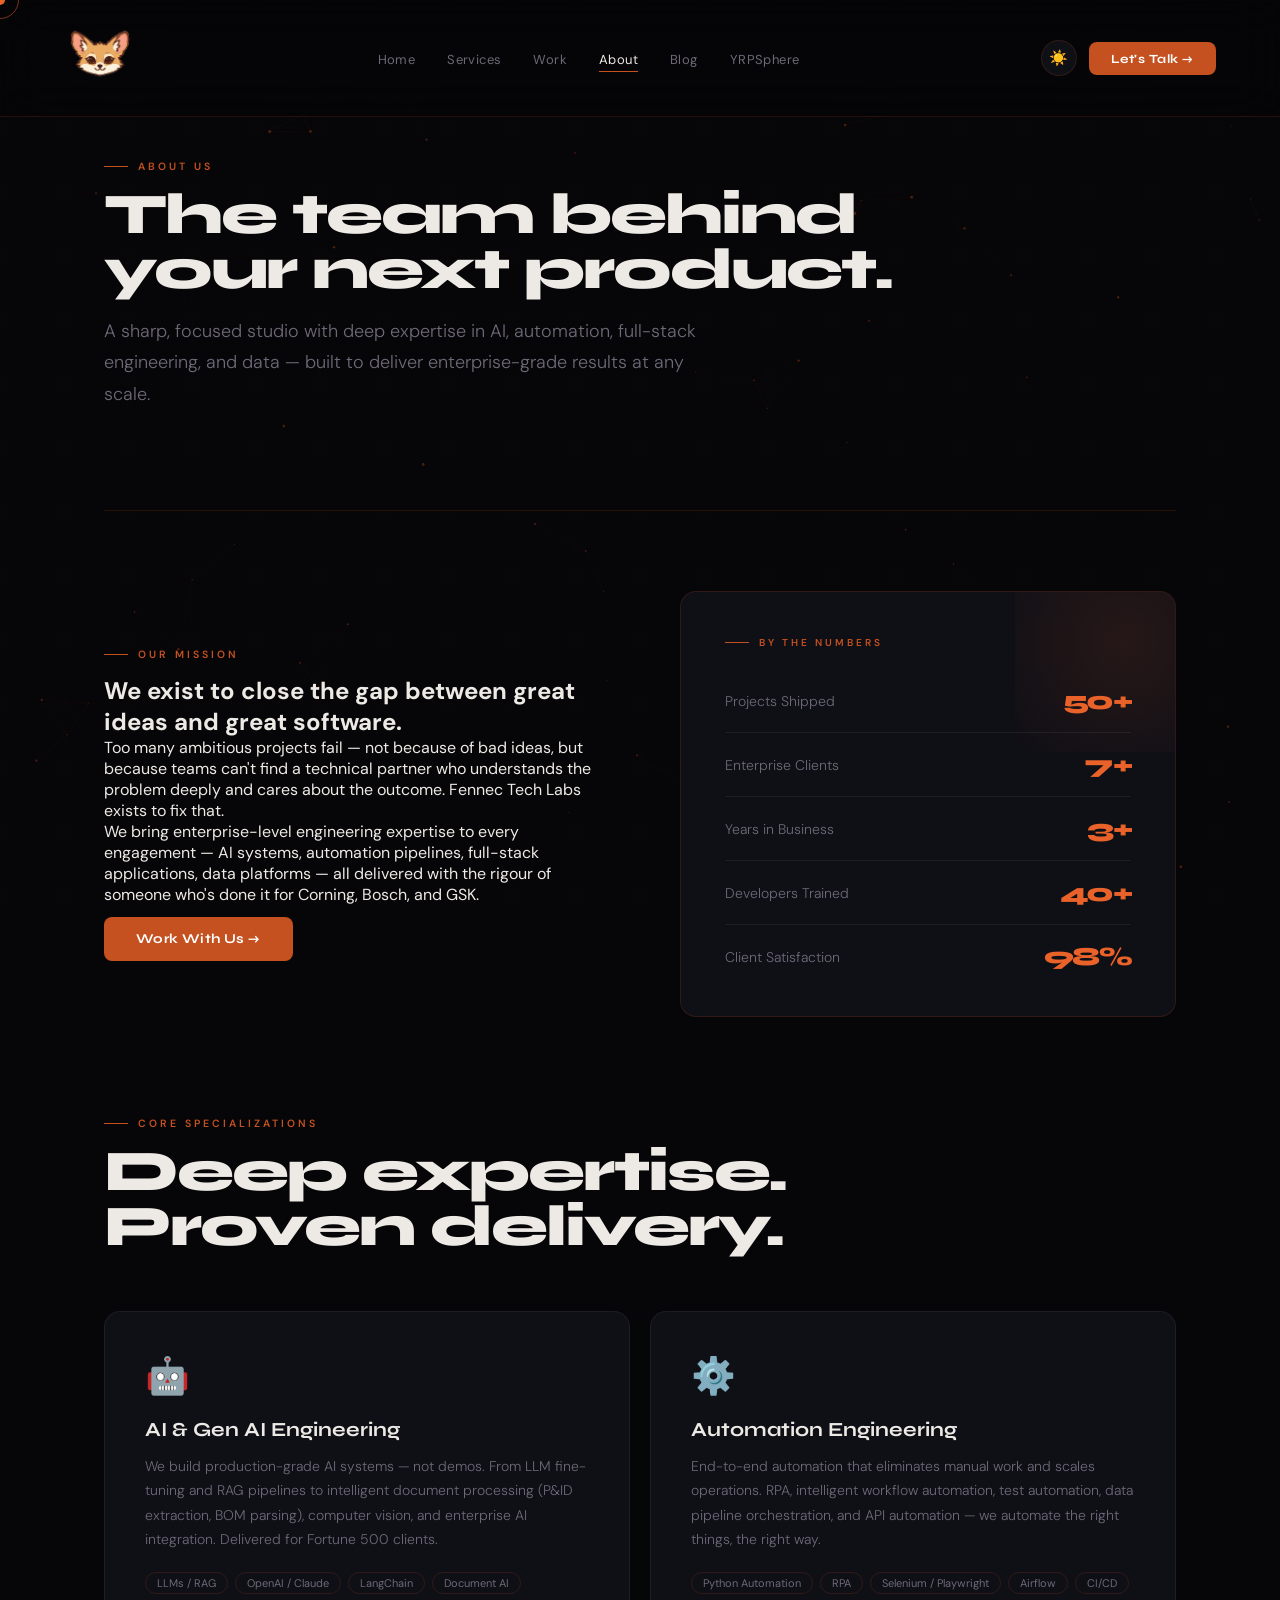
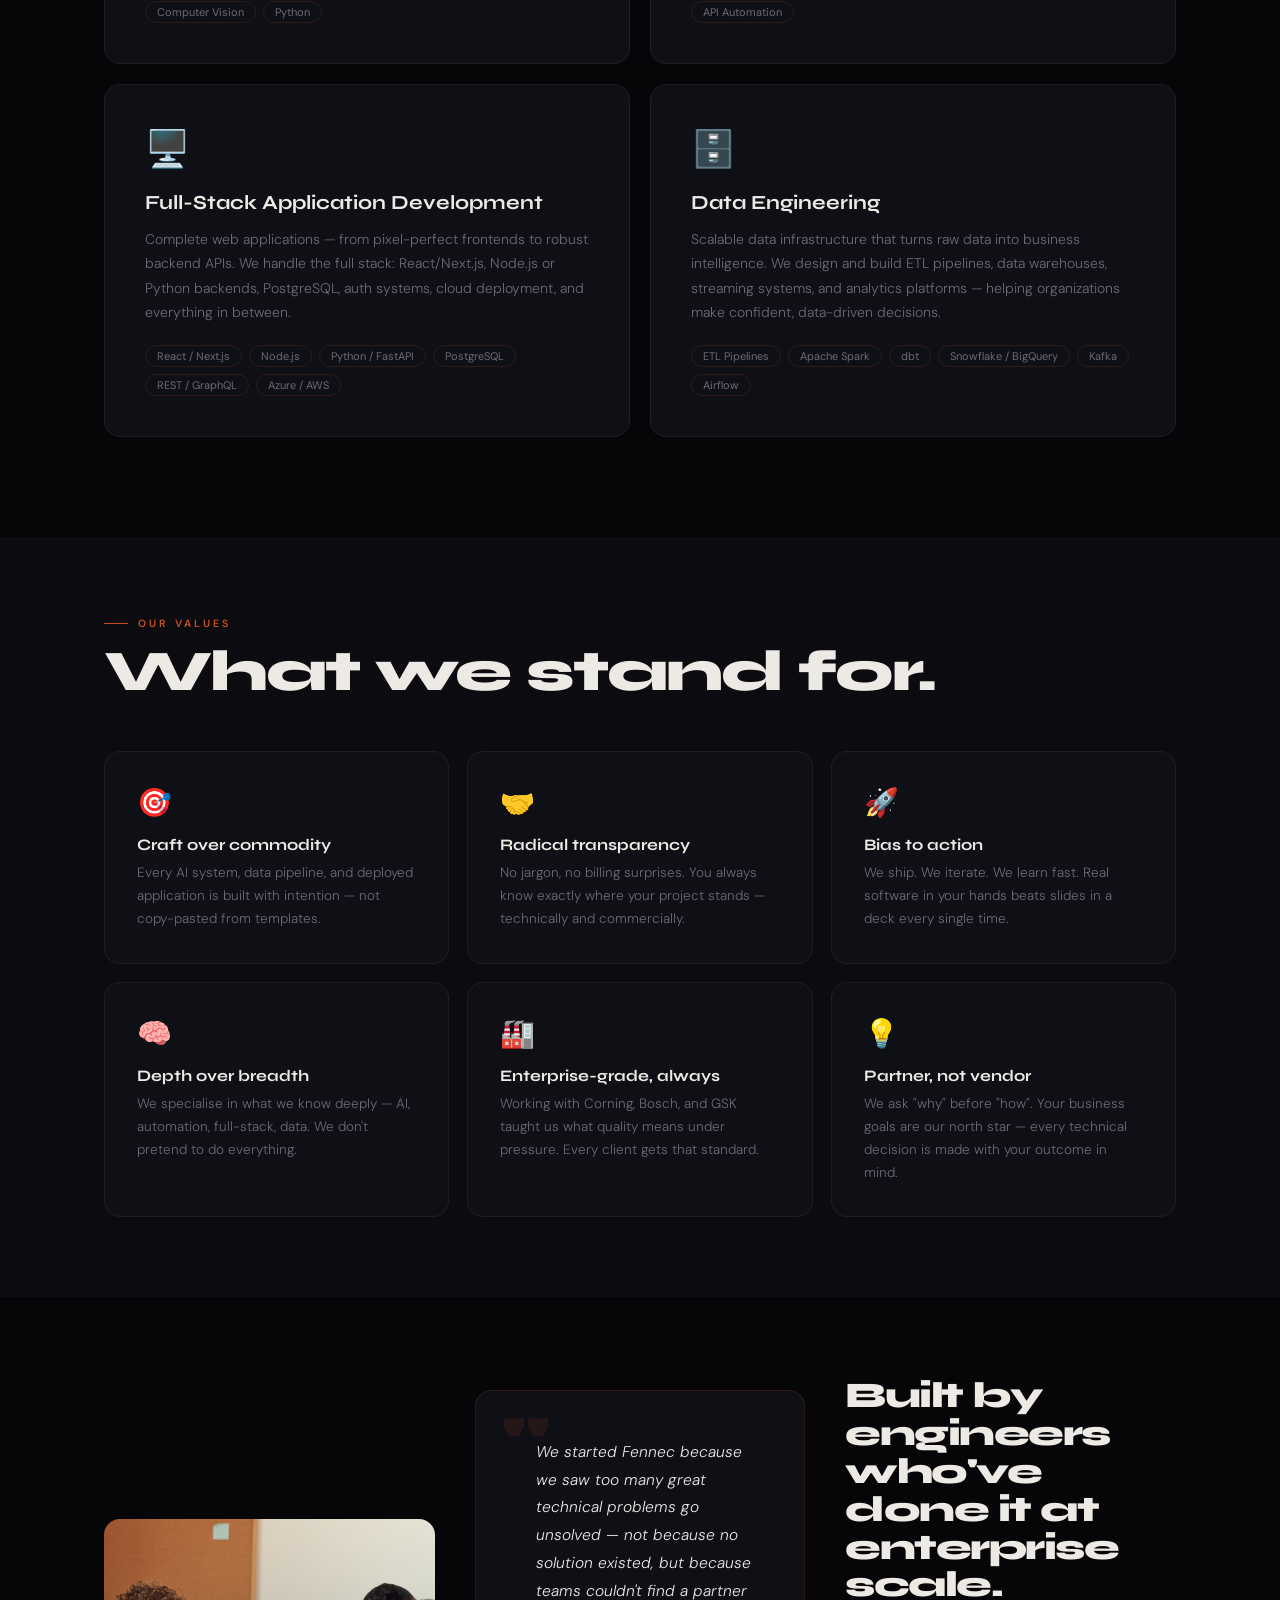
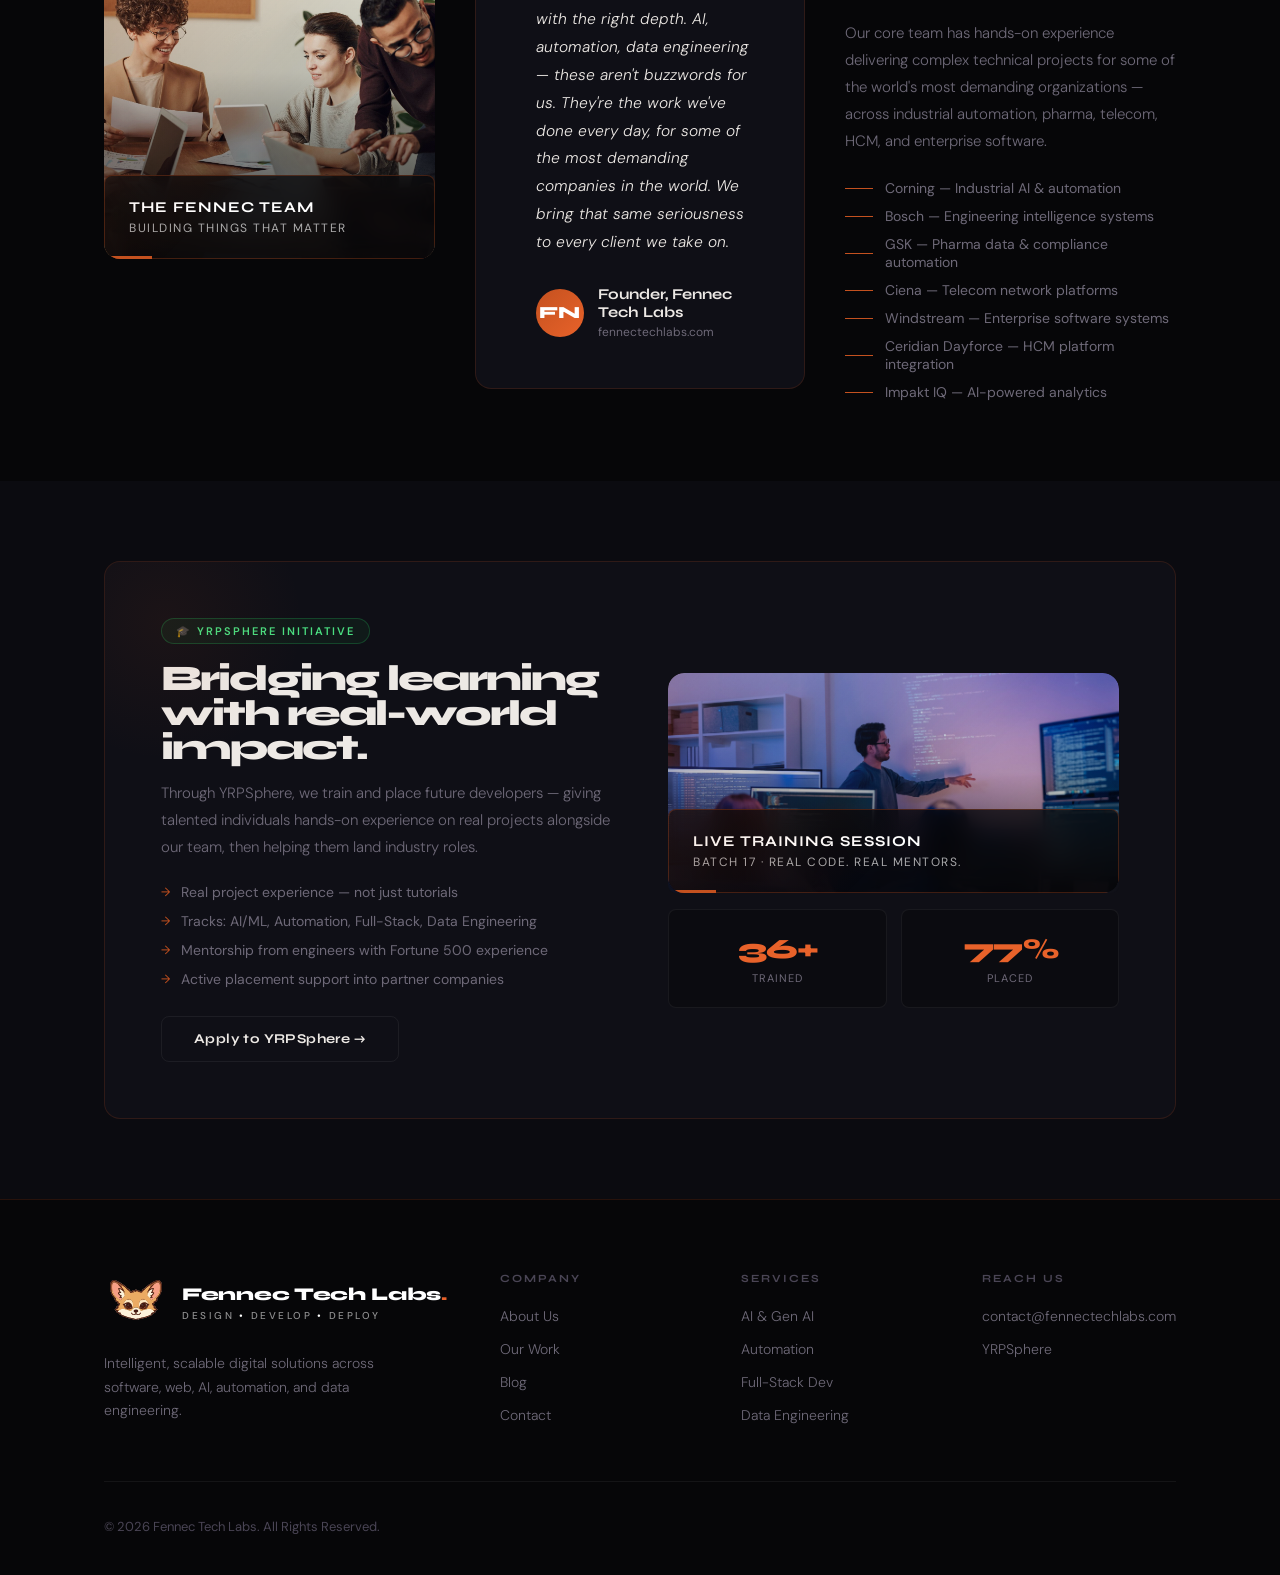
==== commit 8399520f: "fix: logic issues" ====
--- a/pages/about.html
+++ b/pages/about.html
@@ -737,7 +737,7 @@
                 ><span class="stag">Python / FastAPI</span
                 ><span class="stag">PostgreSQL</span
                 ><span class="stag">REST / GraphQL</span
-                ><span class="stag">AWS / GCP</span>
+                ><span class="stag">Azure / AWS</span>
               </div>
             </div>
             <div class="spec-card reveal">
